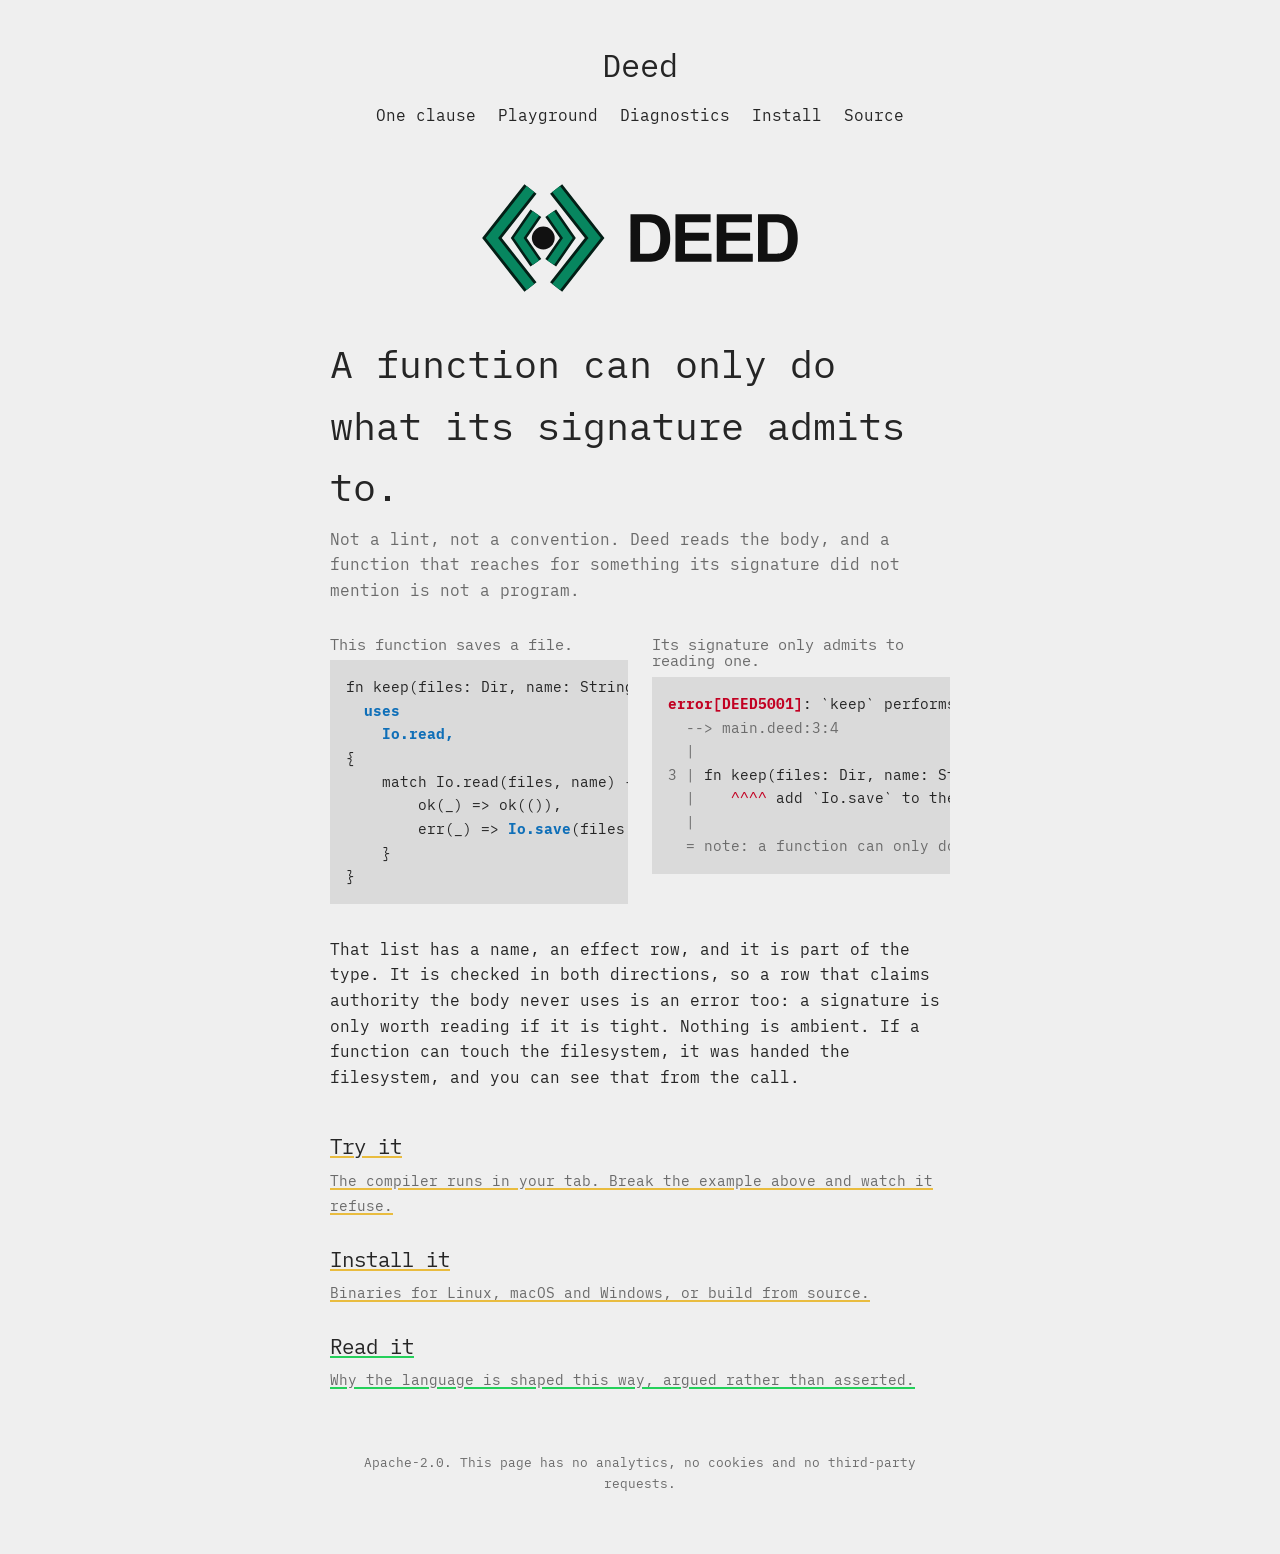
==== index.html @ 19d2e7d9 "Dress the pages in the blahg look, fonts committed beside the rest" ====
<!doctype html>
<html lang="en">
  <head>
    <meta charset="utf-8" />
    <meta name="viewport" content="width=device-width, initial-scale=1" />
    <title>Deed</title>
    <meta
      name="description"
      content="A language where a function's signature says what it does, and the compiler refuses the ones that do more."
    />
    <link rel="icon" href="assets/brand/deed-cipher-favicon.ico" sizes="any" />
    <link rel="apple-touch-icon" href="assets/brand/deed-cipher-180.png" />
    <link rel="manifest" href="assets/brand/deed-cipher.webmanifest" />
    <meta property="og:title" content="Deed" />
    <meta
      property="og:description"
      content="A function can only do what its signature admits to."
    />
    <meta
      property="og:image"
      content="https://deed-lang.github.io/assets/brand/deed-cipher-social-1280x640.png"
    />
    <meta name="twitter:card" content="summary_large_image" />
    <link rel="stylesheet" href="assets/style.css" />
  </head>
  <body>
    <div class="wrap">
      <header class="site">
        <div class="header-section">
          <div class="header-frame">
            <h1><a href="./">Deed</a></h1>
          </div>
        </div>
      </header>

      <nav class="site">
        <a href="one-clause/">One clause</a>
        <a href="play/">Playground</a>
        <a href="errors/">Diagnostics</a>
        <a href="install/">Install</a>
        <a href="https://github.com/deed-lang/deed">Source</a>
      </nav>

      <main>
        <p class="lockup">
          <picture>
            <source
              media="(prefers-color-scheme: dark)"
              srcset="assets/brand/deed-cipher-lockup-dark.svg"
            />
            <img
              src="assets/brand/deed-cipher-lockup.svg"
              alt="Deed"
              width="380"
              height="96"
            />
          </picture>
        </p>

        <h1>A function can only do what its signature admits to.</h1>
        <p class="lede">
          Not a lint, not a convention. Deed reads the body, and a function that
          reaches for something its signature did not mention is not a program.
        </p>

        <!--
          Both halves of this come out of the compiler. The program is checked
          by the playground on this site, and the message below it is what the
          artifact answered, copied rather than written.
        -->
        <section class="show">
          <div>
            <h2>This function saves a file.</h2>
            <pre class="code"><code>fn keep(files: Dir, name: String, text: String) -&gt; Result&lt;(), String&gt;
  <b>uses
    Io.read,</b>
{
    match Io.read(files, name) {
        ok(_) =&gt; ok(()),
        err(_) =&gt; <b>Io.save</b>(files, name, text),
    }
}</code></pre>
          </div>

          <div>
            <h2>Its signature only admits to reading one.</h2>
            <pre
              class="code"
            ><code><span class="d-error">error[DEED5001]</span>: `keep` performs `Io.save` without declaring it
<span class="d-gutter">  --&gt; main.deed:3:4</span>
<span class="d-gutter">  |</span>
<span class="d-gutter">3 |</span> fn keep(files: Dir, name: String, text: String) -&gt; Result&lt;(), String&gt;
<span class="d-gutter">  |</span> <span class="d-caret">   ^^^^</span> add `Io.save` to the `uses` clause
<span class="d-gutter">  |</span>
<span class="d-gutter">  = note: a function can only do what its signature admits to</span></code></pre>
          </div>
        </section>

        <p class="after">
          That list has a name, an effect row, and it is part of the type. It is
          checked in both directions, so a row that claims authority the body
          never uses is an error too: a signature is only worth reading if it is
          tight. Nothing is ambient. If a function can touch the filesystem, it
          was handed the filesystem, and you can see that from the call.
        </p>

        <nav class="next" aria-label="Where to go next">
          <a class="card" href="play/">
            <strong>Try it</strong>
            <span
              >The compiler runs in your tab. Break the example above and watch
              it refuse.</span
            >
          </a>
          <a
            class="card"
            href="install/"
          >
            <strong>Install it</strong>
            <span>Binaries for Linux, macOS and Windows, or build from source.</span>
          </a>
          <a class="card" href="https://github.com/deed-lang/deed/tree/main/design">
            <strong>Read it</strong>
            <span
              >Why the language is shaped this way, argued rather than
              asserted.</span
            >
          </a>
        </nav>
      </main>

      <footer class="site">
        <p>
          Apache-2.0. This page has no analytics, no cookies and no third-party
          requests.
        </p>
      </footer>
    </div>
    <script src="assets/color.js"></script>
  </body>
</html>
---- assets/style.css ----
/* Deed, dressed like blahg: iA Writer Mono on cream, a sticky centred nav,
   and links whose underlines wear the four accent colours at random.
   `assets/color.js` is the random part, `assets/color.js` sets the colours,
   and this file keeps every class the pages and scripts use. */

/* The typeface is committed rather than fetched, like the compiler: the site
   promises no third-party requests, and a release that moves on cannot be
   allowed to move this page with it. iA Writer Mono is SIL-1.1; the licence is
   committed beside the files in assets/fonts/. */

@font-face {
  font-family: "iA Writer Mono";
  src: url("fonts/ia-writer-mono-latin-400-normal.woff2") format("woff2");
  font-style: normal;
  font-weight: 400;
  font-display: swap;
}

@font-face {
  font-family: "iA Writer Mono";
  src: url("fonts/ia-writer-mono-latin-400-italic.woff2") format("woff2");
  font-style: italic;
  font-weight: 400;
  font-display: swap;
}

@font-face {
  font-family: "iA Writer Mono";
  src: url("fonts/ia-writer-mono-latin-700-normal.woff2") format("woff2");
  font-style: normal;
  font-weight: 700;
  font-display: swap;
}

@font-face {
  font-family: "iA Writer Mono";
  src: url("fonts/ia-writer-mono-latin-700-italic.woff2") format("woff2");
  font-style: italic;
  font-weight: 700;
  font-display: swap;
}

:root {
  --white: #efefef;
  --transwhite: #efefefb3;
  --moretranswhite: #efefef1a;
  --black: #252525;
  --transblack: #252525b3;
  --moretransblack: #2525251a;
  --gray: #6b6b6b;
  --highlight: #e5ffc3;
  --red: #e4002b;
  --green: #24d05a;
  --pink: #eb4888;
  --blue: #10a2f5;
  --yellow: #e9bc3f;
  /* The palette is for decoration; text in it has to be readable on the
     cream, so the semantic colours are the palette darkened to pass. */
  --error: #c20022;
  --warning: #8a6100;
  --ok: #157a33;
  --syntax-keyword: #0f6fb8;
  --syntax-string: #b02e63;
  --syntax-number: #157a33;
  --syntax-comment: #6b6b6b;
  --syntax-punctuation: #252525;
  --mono: "iA Writer Mono", ui-monospace, SFMono-Regular, "SF Mono", Menlo,
    Consolas, "Liberation Mono", monospace;
}

@media (prefers-color-scheme: dark) {
  :root {
    --gray: #a4a4a4;
    --error: #f2777a;
    --warning: #e6b455;
    --ok: #24d05a;
    --syntax-keyword: #10a2f5;
    --syntax-string: #eb4888;
    --syntax-number: #24d05a;
    --syntax-comment: #a4a4a4;
    --syntax-punctuation: #efefef;
  }

  ::selection {
    color: var(--white);
    background: #0f0f0f;
  }

  html,
  body {
    background: var(--black);
    color: var(--white);
  }

  body button,
  body select,
  body input,
  body textarea {
    background: var(--black);
    color: var(--white);
  }

  body code {
    background: var(--moretranswhite);
  }

  body a {
    color: var(--white);
  }

  body h1,
  body strong,
  body b {
    color: var(--white);
  }

  nav.site {
    background: var(--transblack);
  }
}

* {
  box-sizing: border-box;
}

html {
  color-scheme: light dark;
}

html,
body {
  max-width: 70ch;
  margin: auto;
  padding: 20px;
  word-wrap: break-word;
  overflow-wrap: break-word;
}

html,
body,
button,
input,
select,
textarea,
code {
  font-family: var(--mono);
}

body {
  background: var(--white);
  color: var(--black);
  font-size: 16px;
  line-height: 1.6;
}

a {
  color: var(--black);
  text-decoration: underline;
  text-underline-offset: 0.3ex;
  text-decoration-thickness: 0.3ex;
}

a:focus-visible,
button:focus-visible,
textarea:focus-visible,
select:focus-visible,
input:focus-visible {
  outline: 2px solid var(--blue);
  outline-offset: 2px;
}

h1,
h2 {
  font-weight: 400;
}

h1,
strong,
b {
  color: var(--black);
}

h2,
h3,
h4,
h5,
h6 {
  color: var(--gray);
  line-height: 1.1;
}

code {
  background-color: var(--moretransblack);
  padding: 2px 5px;
  font-weight: 700;
}

pre {
  padding: 1rem;
}

pre.code {
  margin: 0;
  padding: 1rem;
  background: var(--moretransblack);
  font-size: 0.9rem;
  line-height: 1.5;
  overflow-x: auto;
}

pre.code code {
  background: none;
  padding: 0;
  font-weight: 400;
}

pre.code b {
  color: var(--syntax-keyword);
}

/* Header: the wordmark and its tagline, centred like the rest. */

header.site {
  display: block;
}

header.site .header-section {
  display: flex;
  flex-wrap: wrap;
  justify-content: center;
  align-items: center;
}

header.site .header-frame {
  max-width: 350px;
  text-align: center;
}

header.site h1 {
  margin: 0;
  font-size: 2em;
}

header.site h1 a {
  text-decoration: none;
}

header.site h2 {
  margin: 0.5em 0;
}

/* The nav is sticky and sits on a blur of the page, so it stays readable
   while the content scrolls under it. */

nav.site {
  position: sticky;
  top: 0;
  z-index: 1;
  margin: 0 0 1.5rem;
  padding: 0 4px;
  text-align: center;
  background: var(--transwhite);
  backdrop-filter: blur(1px);
}

nav.site a {
  display: inline-block;
  margin: 0.75rem 0;
  text-decoration: none;
}

nav.site a:not(:last-child) {
  padding-right: 12px;
}

nav.site a.active {
  font-weight: 700;
  text-underline-offset: 0.3ex;
  text-decoration: underline 0.3ex;
}

@media (max-width: 600px) {
  nav.site a:not(:last-child) {
    padding-right: 0;
  }
}

main {
  line-height: 1.6;
}

main h1 {
  font-size: clamp(1.5rem, 1.1rem + 2vw, 2.4rem);
  margin: 0 0 0.5rem;
}

.lede {
  color: var(--gray);
  margin: 0 0 1.5rem;
}

/* Landing */

.lockup {
  text-align: center;
}

.lockup img {
  max-width: min(380px, 100%);
  height: auto;
}

main .lede {
  max-width: 60ch;
}

.show {
  display: grid;
  grid-template-columns: 1fr 1fr;
  gap: 1.5rem;
  margin: 2rem 0;
}

/* A grid item is as wide as its widest line unless told otherwise, so a long
   line of source pushes the page sideways instead of scrolling its own box. */
.show > div {
  min-width: 0;
}

.show h2 {
  font-size: 0.95rem;
  margin: 0 0 0.5rem;
}

.after {
  max-width: 68ch;
}

.walk {
  display: flex;
  flex-wrap: wrap;
  align-items: baseline;
  gap: 0.75rem;
  margin: 1.5rem 0 0;
}

.walk .summary {
  margin: 0;
}

[data-step] {
  scroll-margin-top: 2rem;
  transition: color 0.2s;
}

[data-step].here {
  color: var(--syntax-string);
}

@media (prefers-reduced-motion: reduce) {
  [data-step] {
    transition: none;
  }
}

/* The next cards are the blog's post list: a big title over a short
   excerpt, no boxes. */

.next {
  margin: 2.5rem 0 0;
}

.next .card {
  display: block;
  margin: 1.5rem 0;
}

.next .card strong {
  display: block;
  font-size: 1.3em;
  font-weight: 400;
  margin-bottom: 0.25rem;
}

.next .card span {
  color: var(--gray);
  font-size: 0.9rem;
}

@media (max-width: 52rem) {
  .show {
    grid-template-columns: 1fr;
  }
}

/* Playground */

.verbs {
  display: flex;
  flex-wrap: wrap;
  align-items: center;
  gap: 0.5rem;
  margin: 0 0 0.75rem;
}

.verbnote {
  color: var(--gray);
  font-size: 0.9rem;
}

.picker {
  display: flex;
  align-items: baseline;
  gap: 0.5rem;
  margin: 0 0 0.5rem;
}

.picker label {
  color: var(--gray);
  font-size: 0.9rem;
}

select,
input[type="search"],
button {
  font: inherit;
  font-size: 0.95rem;
  padding: 0.3rem 0.8rem;
  border: 1px solid var(--gray);
  border-radius: 0;
  background: var(--white);
  color: var(--black);
}

button {
  cursor: pointer;
}

button:hover:not(:disabled),
select:hover:not(:disabled) {
  border-color: var(--black);
}

button:disabled {
  opacity: 0.5;
  cursor: default;
}

.summary {
  color: var(--gray);
  font-size: 0.9rem;
  margin: 0 0 1rem;
  max-width: 68ch;
}

.status {
  color: var(--gray);
  font-size: 0.9rem;
  margin: 0 0 1rem;
}

.panes {
  display: grid;
  grid-template-columns: 1fr 1fr;
  gap: 1rem;
}

@media (max-width: 52rem) {
  .panes {
    grid-template-columns: 1fr;
  }
}

/* The editor: a gutter, the colouring, and the textarea over the top of it.
   One source line is one visual line (no wrapping) so the gutter can say
   which line it is without lying about wrapped ones. */

.editor {
  display: flex;
  /* Fixed rather than a minimum: both layers inside are positioned, so the
     only thing that could give this box a height is the gutter, and then the
     editor would be as tall as the file. */
  height: 26rem;
  border: 1px solid var(--gray);
  background: var(--white);
  overflow: hidden;
}

.editor .gutter,
.editor .highlight,
.editor textarea#source {
  font-family: var(--mono);
  font-size: 0.9rem;
  line-height: 1.5;
  tab-size: 4;
  white-space: pre;
}

.editor .gutter {
  flex: 0 0 auto;
  padding: 0.75rem 0.5rem 0.75rem 0.75rem;
  color: var(--gray);
  text-align: right;
  user-select: none;
  overflow: hidden;
  border-right: 1px solid var(--gray);
}

.editor .gutter b {
  font-weight: 600;
}

.editor .gutter b.has-error {
  color: var(--error);
}

.editor .gutter b.has-warning {
  color: var(--warning);
}

.editor .layers {
  position: relative;
  flex: 1;
  min-width: 0;
}

.editor .highlight,
.editor textarea#source {
  position: absolute;
  inset: 0;
  margin: 0;
  padding: 0.75rem;
  border: 0;
  border-radius: 0;
  min-height: 0;
  overflow: auto;
}

.editor .highlight {
  pointer-events: none;
  color: var(--syntax-punctuation);
  /* Driven by the textarea's scroll position, so it must not grow one of its
     own: two scrollbars in the same box is one too many. */
  overflow: hidden;
}

.editor textarea#source {
  width: 100%;
  height: 100%;
  resize: none;
  background: transparent;
  /* The colouring underneath is what anyone reads; this layer is the caret,
     the selection and the keyboard. */
  color: transparent;
  caret-color: var(--black);
}

.editor textarea#source::selection {
  background: color-mix(in srgb, var(--blue) 30%, transparent);
}

.t-keyword {
  color: var(--syntax-keyword);
  font-weight: 600;
}

.t-string {
  color: var(--syntax-string);
}

.t-number {
  color: var(--syntax-number);
}

.t-comment {
  color: var(--syntax-comment);
  font-style: italic;
}

.t-punctuation {
  color: var(--syntax-punctuation);
}

.t-error {
  color: var(--error);
  text-decoration: underline wavy;
}

#output {
  margin: 0;
  padding: 0.75rem;
  border: 1px solid var(--gray);
  background: var(--white);
  font-family: var(--mono);
  font-size: 0.85rem;
  line-height: 1.5;
  white-space: pre-wrap;
  overflow-wrap: anywhere;
  min-height: 26rem;
}

/* What the compiler said, in the colours it means. */

.d-error {
  color: var(--error);
  font-weight: 700;
}

.d-warning {
  color: var(--warning);
  font-weight: 700;
}

.d-gutter,
.d-note {
  color: var(--gray);
}

.d-caret {
  color: var(--error);
}

.d-ok {
  color: var(--ok);
}

#output button.apply {
  font-family: var(--mono);
  font-size: 0.8rem;
  padding: 0;
  border: 0;
  background: none;
  color: var(--black);
  text-decoration: underline;
  cursor: pointer;
}

#output button.apply:hover {
  border-color: transparent;
}

/* The playground in one screen.
   Only where there is room for it: on a phone, or a short window, scrolling
   is the right answer and a 26rem editor squeezed into 300 pixels is not. */
@media (min-width: 52rem) and (min-height: 40rem) {
  body.fits {
    max-width: min(120ch, 100%);
    height: 100dvh;
    overflow: hidden;
  }

  body.fits .wrap {
    height: 100%;
    display: flex;
    flex-direction: column;
    padding-bottom: 1rem;
  }

  body.fits main {
    flex: 1;
    min-height: 0;
    display: flex;
    flex-direction: column;
  }

  body.fits nav.site {
    margin-bottom: 0.75rem;
  }

  body.fits nav.site a {
    margin: 0.4rem 0;
  }

  body.fits header.site h1 {
    font-size: 1.4rem;
  }

  body.fits header.site h2 {
    font-size: 0.85rem;
    margin: 0.25em 0;
  }

  body.fits main h1 {
    font-size: 1.3rem;
  }

  body.fits .lede,
  body.fits .status,
  body.fits .picker,
  body.fits .verbs {
    margin-bottom: 0.5rem;
  }

  /* Reading width costs a line here, and the line is the editor's. */
  body.fits main .lede {
    max-width: none;
  }

  /* An example's own comment is however long its author wanted it. */
  body.fits .summary {
    margin-bottom: 0.5rem;
    max-height: 2.9em;
    overflow-y: auto;
  }

  body.fits .summary:empty {
    display: none;
  }

  body.fits .panes {
    flex: 1;
    min-height: 0;
  }

  body.fits textarea#source,
  body.fits #output {
    height: 100%;
    min-height: 0;
    resize: none;
    overflow: auto;
  }

  body.fits .editor {
    height: 100%;
    min-height: 0;
  }

  body.fits footer.site {
    margin-top: 1rem;
    padding-top: 0.5rem;
    font-size: 0.8rem;
  }

  body.fits footer.site p {
    margin: 0.25rem 0;
  }
}

/* Present to a screen reader, absent to everyone else. */
.visually-hidden {
  position: absolute;
  width: 1px;
  height: 1px;
  margin: -1px;
  padding: 0;
  overflow: hidden;
  clip: rect(0 0 0 0);
  white-space: nowrap;
  border: 0;
}

footer.site {
  margin-top: 2rem;
  padding: 25px;
  text-align: center;
  color: var(--gray);
  font-size: 0.8rem;
}

footer.site p {
  margin: 0.25rem 0;
}

/* Install */

main h2 {
  font-size: 1.2rem;
  margin: 2.5rem 0 0.75rem;
}

main h3 {
  font-size: 0.95rem;
  font-weight: 600;
  margin: 1.5rem 0 0.5rem;
}

main p,
main dd {
  max-width: 68ch;
}

table.files {
  border-collapse: collapse;
  margin: 0 0 1rem;
  width: 100%;
}

table.files th,
table.files td {
  text-align: left;
  padding: 0.4rem 1.5rem 0.4rem 0;
  border-bottom: 1px solid var(--gray);
  vertical-align: top;
}

table.files th {
  color: var(--gray);
  font-weight: 600;
  font-size: 0.9rem;
}

.trouble dt {
  margin-top: 1.25rem;
  font-weight: 600;
}

.trouble dd {
  margin: 0.25rem 0 0;
  color: var(--gray);
}

/* Diagnostics index */

.diagnostic {
  border-top: 1px solid var(--gray);
  padding-top: 1rem;
  margin-top: 1.5rem;
}

.diagnostic h2 {
  font-size: 1rem;
  font-family: var(--mono);
  margin: 0 0 0.5rem;
  scroll-margin-top: 1rem;
}

.diagnostic h2 a {
  color: inherit;
}

.diagnostic .from {
  font-size: 0.8rem;
  font-family: var(--mono);
  margin-top: 0.4rem;
}

input[type="search"] {
  min-width: min(28rem, 100%);
}
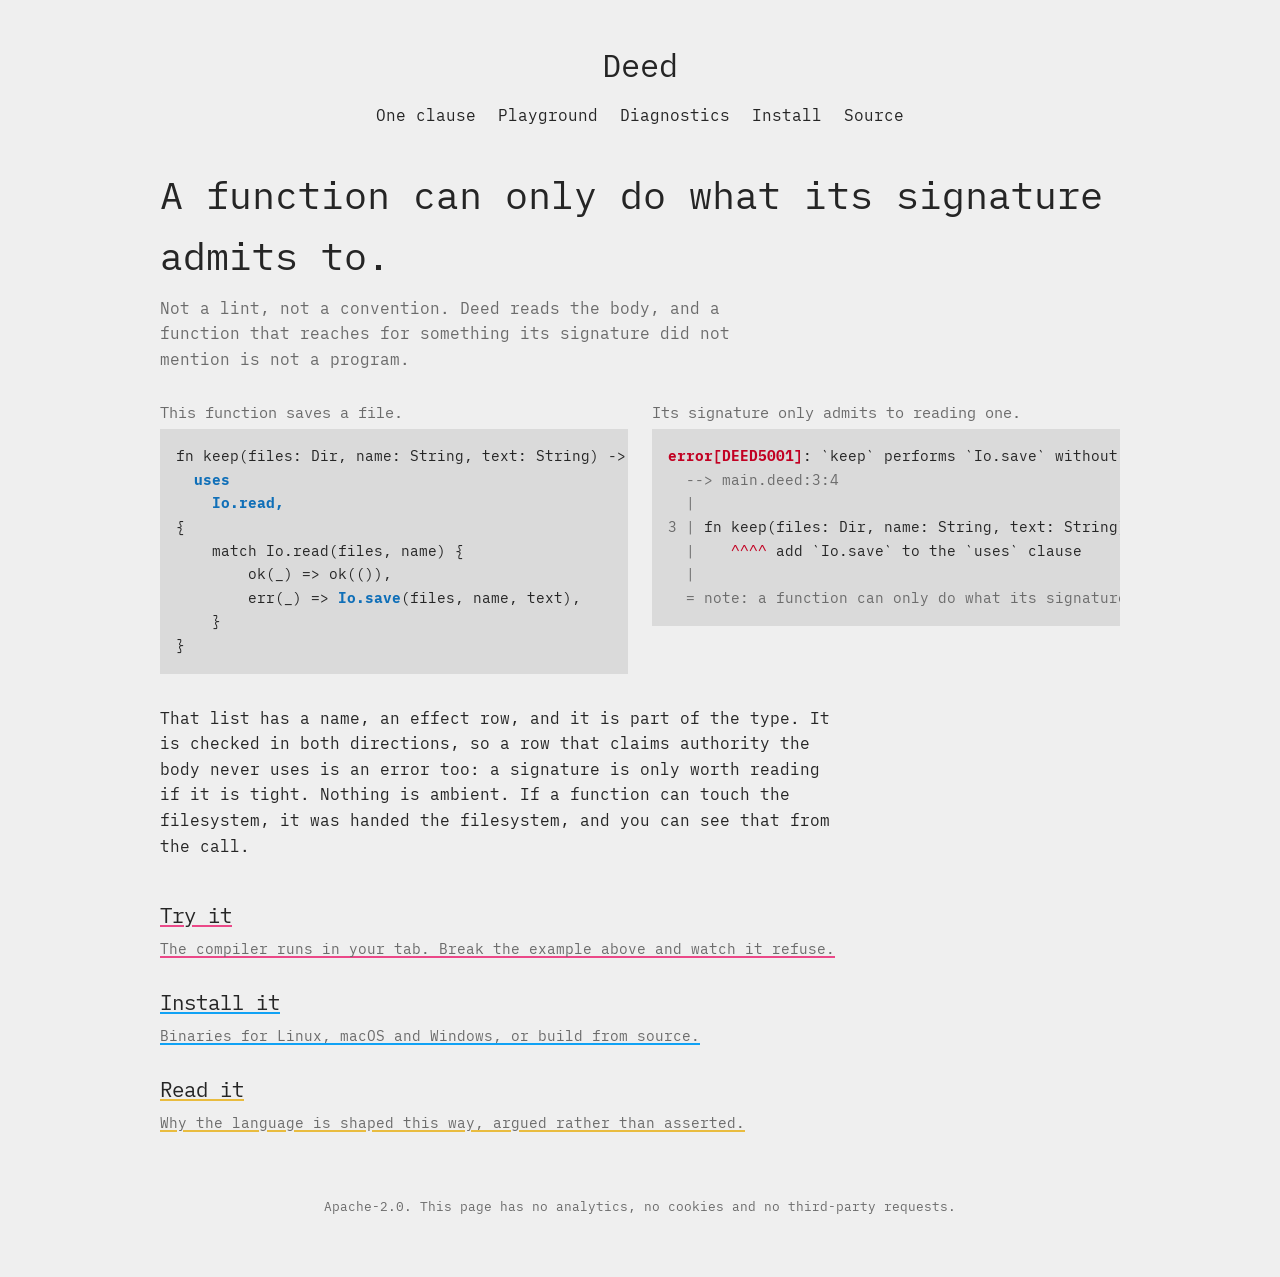
==== commit 91d2dadf: "Fix the dark switch and give the code room to breathe" ====
--- a/index.html
+++ b/index.html
@@ -23,7 +23,7 @@
     <meta name="twitter:card" content="summary_large_image" />
     <link rel="stylesheet" href="assets/style.css" />
   </head>
-  <body>
+  <body class="wide">
     <div class="wrap">
       <header class="site">
         <div class="header-section">
@@ -42,21 +42,6 @@
       </nav>
 
       <main>
-        <p class="lockup">
-          <picture>
-            <source
-              media="(prefers-color-scheme: dark)"
-              srcset="assets/brand/deed-cipher-lockup-dark.svg"
-            />
-            <img
-              src="assets/brand/deed-cipher-lockup.svg"
-              alt="Deed"
-              width="380"
-              height="96"
-            />
-          </picture>
-        </p>
-
         <h1>A function can only do what its signature admits to.</h1>
         <p class="lede">
           Not a lint, not a convention. Deed reads the body, and a function that
--- a/assets/style.css
+++ b/assets/style.css
@@ -68,6 +68,725 @@
     Consolas, "Liberation Mono", monospace;
 }
 
+* {
+  box-sizing: border-box;
+}
+
+html {
+  color-scheme: light dark;
+}
+
+html,
+body {
+  margin: auto;
+  padding: 20px;
+  word-wrap: break-word;
+  overflow-wrap: break-word;
+}
+
+body {
+  max-width: 70ch;
+  background: var(--white);
+  color: var(--black);
+  font-size: 16px;
+  line-height: 1.6;
+}
+
+/* The pages that show code next to code get more room than a blog column. */
+body.wide {
+  max-width: 100ch;
+}
+
+html,
+body,
+button,
+input,
+select,
+textarea,
+code {
+  font-family: var(--mono);
+}
+
+a {
+  color: var(--black);
+  text-decoration: underline;
+  text-underline-offset: 0.3ex;
+  text-decoration-thickness: 0.3ex;
+}
+
+a:focus-visible,
+button:focus-visible,
+textarea:focus-visible,
+select:focus-visible,
+input:focus-visible {
+  outline: 2px solid var(--blue);
+  outline-offset: 2px;
+}
+
+h1,
+h2 {
+  font-weight: 400;
+}
+
+h1,
+strong,
+b {
+  color: var(--black);
+}
+
+h2,
+h3,
+h4,
+h5,
+h6 {
+  color: var(--gray);
+  line-height: 1.1;
+}
+
+code {
+  background-color: var(--moretransblack);
+  padding: 2px 5px;
+  font-weight: 700;
+}
+
+pre {
+  padding: 1rem;
+}
+
+pre.code {
+  margin: 0;
+  padding: 1rem;
+  background: var(--moretransblack);
+  font-size: 0.9rem;
+  line-height: 1.5;
+  overflow-x: auto;
+}
+
+pre.code code {
+  background: none;
+  padding: 0;
+  font-weight: 400;
+}
+
+pre.code b {
+  color: var(--syntax-keyword);
+}
+
+/* Header: the wordmark and its tagline, centred like the rest. */
+
+header.site {
+  display: block;
+}
+
+header.site .header-section {
+  display: flex;
+  flex-wrap: wrap;
+  justify-content: center;
+  align-items: center;
+}
+
+header.site .header-frame {
+  max-width: 350px;
+  text-align: center;
+}
+
+header.site h1 {
+  margin: 0;
+  font-size: 2em;
+}
+
+header.site h1 a {
+  text-decoration: none;
+}
+
+header.site h2 {
+  margin: 0.5em 0;
+}
+
+/* The nav is sticky and sits on a blur of the page, so it stays readable
+   while the content scrolls under it. */
+
+nav.site {
+  position: sticky;
+  top: 0;
+  z-index: 1;
+  margin: 0 0 1.5rem;
+  padding: 0 4px;
+  text-align: center;
+  background: var(--transwhite);
+  backdrop-filter: blur(1px);
+}
+
+nav.site a {
+  display: inline-block;
+  margin: 0.75rem 0;
+  text-decoration: none;
+}
+
+nav.site a:not(:last-child) {
+  padding-right: 12px;
+}
+
+nav.site a.active {
+  font-weight: 700;
+  text-underline-offset: 0.3ex;
+  text-decoration: underline 0.3ex;
+}
+
+@media (max-width: 600px) {
+  nav.site a:not(:last-child) {
+    padding-right: 0;
+  }
+}
+
+main {
+  line-height: 1.6;
+}
+
+main h1 {
+  font-size: clamp(1.5rem, 1.1rem + 2vw, 2.4rem);
+  margin: 0 0 0.5rem;
+}
+
+.lede {
+  color: var(--gray);
+  margin: 0 0 1.5rem;
+}
+
+/* Landing */
+
+main .lede {
+  max-width: 60ch;
+}
+
+.show {
+  display: grid;
+  grid-template-columns: 1fr 1fr;
+  gap: 1.5rem;
+  margin: 2rem 0;
+}
+
+/* A grid item is as wide as its widest line unless told otherwise, so a long
+   line of source pushes the page sideways instead of scrolling its own box. */
+.show > div {
+  min-width: 0;
+}
+
+.show h2 {
+  font-size: 0.95rem;
+  margin: 0 0 0.5rem;
+}
+
+.after {
+  max-width: 68ch;
+}
+
+.walk {
+  display: flex;
+  flex-wrap: wrap;
+  align-items: baseline;
+  gap: 0.75rem;
+  margin: 1.5rem 0 0;
+}
+
+.walk .summary {
+  margin: 0;
+}
+
+[data-step] {
+  scroll-margin-top: 2rem;
+  transition: color 0.2s;
+}
+
+[data-step].here {
+  color: var(--syntax-string);
+}
+
+@media (prefers-reduced-motion: reduce) {
+  [data-step] {
+    transition: none;
+  }
+}
+
+/* The next cards are the blog's post list: a big title over a short
+   excerpt, no boxes. */
+
+.next {
+  margin: 2.5rem 0 0;
+}
+
+.next .card {
+  display: block;
+  margin: 1.5rem 0;
+}
+
+.next .card strong {
+  display: block;
+  font-size: 1.3em;
+  font-weight: 400;
+  margin-bottom: 0.25rem;
+}
+
+.next .card span {
+  color: var(--gray);
+  font-size: 0.9rem;
+}
+
+@media (max-width: 52rem) {
+  .show {
+    grid-template-columns: 1fr;
+  }
+}
+
+/* Playground */
+
+.verbs {
+  display: flex;
+  flex-wrap: wrap;
+  align-items: center;
+  gap: 0.5rem;
+  margin: 0 0 0.75rem;
+}
+
+.verbnote {
+  color: var(--gray);
+  font-size: 0.9rem;
+}
+
+.picker {
+  display: flex;
+  align-items: baseline;
+  gap: 0.5rem;
+  margin: 0 0 0.5rem;
+}
+
+.picker label {
+  color: var(--gray);
+  font-size: 0.9rem;
+}
+
+select,
+input[type="search"],
+button {
+  font: inherit;
+  font-size: 0.95rem;
+  padding: 0.3rem 0.8rem;
+  border: 1px solid var(--gray);
+  border-radius: 0;
+  background: var(--white);
+  color: var(--black);
+}
+
+button {
+  cursor: pointer;
+}
+
+button:hover:not(:disabled),
+select:hover:not(:disabled) {
+  border-color: var(--black);
+}
+
+button:disabled {
+  opacity: 0.5;
+  cursor: default;
+}
+
+.summary {
+  color: var(--gray);
+  font-size: 0.9rem;
+  margin: 0 0 1rem;
+  max-width: 68ch;
+}
+
+.status {
+  color: var(--gray);
+  font-size: 0.9rem;
+  margin: 0 0 1rem;
+}
+
+.panes {
+  display: grid;
+  grid-template-columns: 1fr 1fr;
+  gap: 1rem;
+}
+
+@media (max-width: 52rem) {
+  .panes {
+    grid-template-columns: 1fr;
+  }
+}
+
+/* The editor: a gutter, the colouring, and the textarea over the top of it.
+   One source line is one visual line (no wrapping) so the gutter can say
+   which line it is without lying about wrapped ones. */
+
+.editor {
+  display: flex;
+  /* Fixed rather than a minimum: both layers inside are positioned, so the
+     only thing that could give this box a height is the gutter, and then the
+     editor would be as tall as the file. */
+  height: 26rem;
+  border: 1px solid var(--gray);
+  background: var(--white);
+  overflow: hidden;
+}
+
+.editor .gutter,
+.editor .highlight,
+.editor textarea#source {
+  font-family: var(--mono);
+  font-size: 0.9rem;
+  line-height: 1.5;
+  tab-size: 4;
+  white-space: pre;
+}
+
+.editor .gutter {
+  flex: 0 0 auto;
+  padding: 0.75rem 0.5rem 0.75rem 0.75rem;
+  color: var(--gray);
+  text-align: right;
+  user-select: none;
+  overflow: hidden;
+  border-right: 1px solid var(--gray);
+}
+
+.editor .gutter b {
+  font-weight: 600;
+}
+
+.editor .gutter b.has-error {
+  color: var(--error);
+}
+
+.editor .gutter b.has-warning {
+  color: var(--warning);
+}
+
+.editor .layers {
+  position: relative;
+  flex: 1;
+  min-width: 0;
+}
+
+.editor .highlight,
+.editor textarea#source {
+  position: absolute;
+  inset: 0;
+  margin: 0;
+  padding: 0.75rem;
+  border: 0;
+  border-radius: 0;
+  min-height: 0;
+  overflow: auto;
+}
+
+.editor .highlight {
+  pointer-events: none;
+  color: var(--syntax-punctuation);
+  /* Driven by the textarea's scroll position, so it must not grow one of its
+     own: two scrollbars in the same box is one too many. */
+  overflow: hidden;
+}
+
+.editor textarea#source {
+  width: 100%;
+  height: 100%;
+  resize: none;
+  background: transparent;
+  /* The colouring underneath is what anyone reads; this layer is the caret,
+     the selection and the keyboard. */
+  color: transparent;
+  caret-color: var(--black);
+}
+
+.editor textarea#source::selection {
+  background: color-mix(in srgb, var(--blue) 30%, transparent);
+}
+
+.t-keyword {
+  color: var(--syntax-keyword);
+  font-weight: 600;
+}
+
+.t-string {
+  color: var(--syntax-string);
+}
+
+.t-number {
+  color: var(--syntax-number);
+}
+
+.t-comment {
+  color: var(--syntax-comment);
+  font-style: italic;
+}
+
+.t-punctuation {
+  color: var(--syntax-punctuation);
+}
+
+.t-error {
+  color: var(--error);
+  text-decoration: underline wavy;
+}
+
+#output {
+  margin: 0;
+  padding: 0.75rem;
+  border: 1px solid var(--gray);
+  background: var(--white);
+  font-family: var(--mono);
+  font-size: 0.85rem;
+  line-height: 1.5;
+  white-space: pre-wrap;
+  overflow-wrap: anywhere;
+  min-height: 26rem;
+}
+
+/* What the compiler said, in the colours it means. */
+
+.d-error {
+  color: var(--error);
+  font-weight: 700;
+}
+
+.d-warning {
+  color: var(--warning);
+  font-weight: 700;
+}
+
+.d-gutter,
+.d-note {
+  color: var(--gray);
+}
+
+.d-caret {
+  color: var(--error);
+}
+
+.d-ok {
+  color: var(--ok);
+}
+
+#output button.apply {
+  font-family: var(--mono);
+  font-size: 0.8rem;
+  padding: 0;
+  border: 0;
+  background: none;
+  color: var(--black);
+  text-decoration: underline;
+  cursor: pointer;
+}
+
+#output button.apply:hover {
+  border-color: transparent;
+}
+
+/* The playground in one screen.
+   Only where there is room for it: on a phone, or a short window, scrolling
+   is the right answer and a 26rem editor squeezed into 300 pixels is not. */
+@media (min-width: 52rem) and (min-height: 40rem) {
+  body.fits {
+    max-width: min(120ch, 100%);
+    height: 100dvh;
+    overflow: hidden;
+  }
+
+  body.fits .wrap {
+    height: 100%;
+    display: flex;
+    flex-direction: column;
+    padding-bottom: 1rem;
+  }
+
+  body.fits main {
+    flex: 1;
+    min-height: 0;
+    display: flex;
+    flex-direction: column;
+  }
+
+  body.fits nav.site {
+    margin-bottom: 0.75rem;
+  }
+
+  body.fits nav.site a {
+    margin: 0.4rem 0;
+  }
+
+  body.fits header.site h1 {
+    font-size: 1.4rem;
+  }
+
+  body.fits header.site h2 {
+    font-size: 0.85rem;
+    margin: 0.25em 0;
+  }
+
+  body.fits main h1 {
+    font-size: 1.3rem;
+  }
+
+  body.fits .lede,
+  body.fits .status,
+  body.fits .picker,
+  body.fits .verbs {
+    margin-bottom: 0.5rem;
+  }
+
+  /* Reading width costs a line here, and the line is the editor's. */
+  body.fits main .lede {
+    max-width: none;
+  }
+
+  /* An example's own comment is however long its author wanted it. */
+  body.fits .summary {
+    margin-bottom: 0.5rem;
+    max-height: 2.9em;
+    overflow-y: auto;
+  }
+
+  body.fits .summary:empty {
+    display: none;
+  }
+
+  body.fits .panes {
+    flex: 1;
+    min-height: 0;
+  }
+
+  body.fits textarea#source,
+  body.fits #output {
+    height: 100%;
+    min-height: 0;
+    resize: none;
+    overflow: auto;
+  }
+
+  body.fits .editor {
+    height: 100%;
+    min-height: 0;
+  }
+
+  body.fits footer.site {
+    margin-top: 1rem;
+    padding-top: 0.5rem;
+    font-size: 0.8rem;
+  }
+
+  body.fits footer.site p {
+    margin: 0.25rem 0;
+  }
+}
+
+/* Present to a screen reader, absent to everyone else. */
+.visually-hidden {
+  position: absolute;
+  width: 1px;
+  height: 1px;
+  margin: -1px;
+  padding: 0;
+  overflow: hidden;
+  clip: rect(0 0 0 0);
+  white-space: nowrap;
+  border: 0;
+}
+
+footer.site {
+  margin-top: 2rem;
+  padding: 25px;
+  text-align: center;
+  color: var(--gray);
+  font-size: 0.8rem;
+}
+
+footer.site p {
+  margin: 0.25rem 0;
+}
+
+/* Install */
+
+main h2 {
+  font-size: 1.2rem;
+  margin: 2.5rem 0 0.75rem;
+}
+
+main h3 {
+  font-size: 0.95rem;
+  font-weight: 600;
+  margin: 1.5rem 0 0.5rem;
+}
+
+main p,
+main dd {
+  max-width: 68ch;
+}
+
+table.files {
+  border-collapse: collapse;
+  margin: 0 0 1rem;
+  width: 100%;
+}
+
+table.files th,
+table.files td {
+  text-align: left;
+  padding: 0.4rem 1.5rem 0.4rem 0;
+  border-bottom: 1px solid var(--gray);
+  vertical-align: top;
+}
+
+table.files th {
+  color: var(--gray);
+  font-weight: 600;
+  font-size: 0.9rem;
+}
+
+.trouble dt {
+  margin-top: 1.25rem;
+  font-weight: 600;
+}
+
+.trouble dd {
+  margin: 0.25rem 0 0;
+  color: var(--gray);
+}
+
+/* Diagnostics index */
+
+.diagnostic {
+  border-top: 1px solid var(--gray);
+  padding-top: 1rem;
+  margin-top: 1.5rem;
+}
+
+.diagnostic h2 {
+  font-size: 1rem;
+  font-family: var(--mono);
+  margin: 0 0 0.5rem;
+  scroll-margin-top: 1rem;
+}
+
+.diagnostic h2 a {
+  color: inherit;
+}
+
+.diagnostic .from {
+  font-size: 0.8rem;
+  font-family: var(--mono);
+  margin-top: 0.4rem;
+}
+
+input[type="search"] {
+  min-width: min(28rem, 100%);
+}
+
+/* Dark mode comes last, so it overrides what the light rules decided above.
+   Everything that carries an explicit background here has to be told about
+   the other side of the switch. */
+
 @media (prefers-color-scheme: dark) {
   :root {
     --gray: #a4a4a4;
@@ -92,748 +811,42 @@
     color: var(--white);
   }
 
-  body button,
-  body select,
-  body input,
-  body textarea {
-    background: var(--black);
-    color: var(--white);
-  }
-
-  body code {
-    background: var(--moretranswhite);
-  }
-
-  body a {
-    color: var(--white);
-  }
-
   body h1,
   body strong,
   body b {
     color: var(--white);
   }
 
+  body a {
+    color: var(--white);
+  }
+
+  body button,
+  body select,
+  body input {
+    background: var(--black);
+    color: var(--white);
+  }
+
+  body code,
+  pre.code {
+    background: var(--moretranswhite);
+  }
+
+  .editor,
+  #output {
+    background: var(--black);
+  }
+
+  .editor textarea#source {
+    caret-color: var(--white);
+  }
+
+  #output button.apply {
+    color: var(--white);
+  }
+
   nav.site {
     background: var(--transblack);
   }
 }
-
-* {
-  box-sizing: border-box;
-}
-
-html {
-  color-scheme: light dark;
-}
-
-html,
-body {
-  max-width: 70ch;
-  margin: auto;
-  padding: 20px;
-  word-wrap: break-word;
-  overflow-wrap: break-word;
-}
-
-html,
-body,
-button,
-input,
-select,
-textarea,
-code {
-  font-family: var(--mono);
-}
-
-body {
-  background: var(--white);
-  color: var(--black);
-  font-size: 16px;
-  line-height: 1.6;
-}
-
-a {
-  color: var(--black);
-  text-decoration: underline;
-  text-underline-offset: 0.3ex;
-  text-decoration-thickness: 0.3ex;
-}
-
-a:focus-visible,
-button:focus-visible,
-textarea:focus-visible,
-select:focus-visible,
-input:focus-visible {
-  outline: 2px solid var(--blue);
-  outline-offset: 2px;
-}
-
-h1,
-h2 {
-  font-weight: 400;
-}
-
-h1,
-strong,
-b {
-  color: var(--black);
-}
-
-h2,
-h3,
-h4,
-h5,
-h6 {
-  color: var(--gray);
-  line-height: 1.1;
-}
-
-code {
-  background-color: var(--moretransblack);
-  padding: 2px 5px;
-  font-weight: 700;
-}
-
-pre {
-  padding: 1rem;
-}
-
-pre.code {
-  margin: 0;
-  padding: 1rem;
-  background: var(--moretransblack);
-  font-size: 0.9rem;
-  line-height: 1.5;
-  overflow-x: auto;
-}
-
-pre.code code {
-  background: none;
-  padding: 0;
-  font-weight: 400;
-}
-
-pre.code b {
-  color: var(--syntax-keyword);
-}
-
-/* Header: the wordmark and its tagline, centred like the rest. */
-
-header.site {
-  display: block;
-}
-
-header.site .header-section {
-  display: flex;
-  flex-wrap: wrap;
-  justify-content: center;
-  align-items: center;
-}
-
-header.site .header-frame {
-  max-width: 350px;
-  text-align: center;
-}
-
-header.site h1 {
-  margin: 0;
-  font-size: 2em;
-}
-
-header.site h1 a {
-  text-decoration: none;
-}
-
-header.site h2 {
-  margin: 0.5em 0;
-}
-
-/* The nav is sticky and sits on a blur of the page, so it stays readable
-   while the content scrolls under it. */
-
-nav.site {
-  position: sticky;
-  top: 0;
-  z-index: 1;
-  margin: 0 0 1.5rem;
-  padding: 0 4px;
-  text-align: center;
-  background: var(--transwhite);
-  backdrop-filter: blur(1px);
-}
-
-nav.site a {
-  display: inline-block;
-  margin: 0.75rem 0;
-  text-decoration: none;
-}
-
-nav.site a:not(:last-child) {
-  padding-right: 12px;
-}
-
-nav.site a.active {
-  font-weight: 700;
-  text-underline-offset: 0.3ex;
-  text-decoration: underline 0.3ex;
-}
-
-@media (max-width: 600px) {
-  nav.site a:not(:last-child) {
-    padding-right: 0;
-  }
-}
-
-main {
-  line-height: 1.6;
-}
-
-main h1 {
-  font-size: clamp(1.5rem, 1.1rem + 2vw, 2.4rem);
-  margin: 0 0 0.5rem;
-}
-
-.lede {
-  color: var(--gray);
-  margin: 0 0 1.5rem;
-}
-
-/* Landing */
-
-.lockup {
-  text-align: center;
-}
-
-.lockup img {
-  max-width: min(380px, 100%);
-  height: auto;
-}
-
-main .lede {
-  max-width: 60ch;
-}
-
-.show {
-  display: grid;
-  grid-template-columns: 1fr 1fr;
-  gap: 1.5rem;
-  margin: 2rem 0;
-}
-
-/* A grid item is as wide as its widest line unless told otherwise, so a long
-   line of source pushes the page sideways instead of scrolling its own box. */
-.show > div {
-  min-width: 0;
-}
-
-.show h2 {
-  font-size: 0.95rem;
-  margin: 0 0 0.5rem;
-}
-
-.after {
-  max-width: 68ch;
-}
-
-.walk {
-  display: flex;
-  flex-wrap: wrap;
-  align-items: baseline;
-  gap: 0.75rem;
-  margin: 1.5rem 0 0;
-}
-
-.walk .summary {
-  margin: 0;
-}
-
-[data-step] {
-  scroll-margin-top: 2rem;
-  transition: color 0.2s;
-}
-
-[data-step].here {
-  color: var(--syntax-string);
-}
-
-@media (prefers-reduced-motion: reduce) {
-  [data-step] {
-    transition: none;
-  }
-}
-
-/* The next cards are the blog's post list: a big title over a short
-   excerpt, no boxes. */
-
-.next {
-  margin: 2.5rem 0 0;
-}
-
-.next .card {
-  display: block;
-  margin: 1.5rem 0;
-}
-
-.next .card strong {
-  display: block;
-  font-size: 1.3em;
-  font-weight: 400;
-  margin-bottom: 0.25rem;
-}
-
-.next .card span {
-  color: var(--gray);
-  font-size: 0.9rem;
-}
-
-@media (max-width: 52rem) {
-  .show {
-    grid-template-columns: 1fr;
-  }
-}
-
-/* Playground */
-
-.verbs {
-  display: flex;
-  flex-wrap: wrap;
-  align-items: center;
-  gap: 0.5rem;
-  margin: 0 0 0.75rem;
-}
-
-.verbnote {
-  color: var(--gray);
-  font-size: 0.9rem;
-}
-
-.picker {
-  display: flex;
-  align-items: baseline;
-  gap: 0.5rem;
-  margin: 0 0 0.5rem;
-}
-
-.picker label {
-  color: var(--gray);
-  font-size: 0.9rem;
-}
-
-select,
-input[type="search"],
-button {
-  font: inherit;
-  font-size: 0.95rem;
-  padding: 0.3rem 0.8rem;
-  border: 1px solid var(--gray);
-  border-radius: 0;
-  background: var(--white);
-  color: var(--black);
-}
-
-button {
-  cursor: pointer;
-}
-
-button:hover:not(:disabled),
-select:hover:not(:disabled) {
-  border-color: var(--black);
-}
-
-button:disabled {
-  opacity: 0.5;
-  cursor: default;
-}
-
-.summary {
-  color: var(--gray);
-  font-size: 0.9rem;
-  margin: 0 0 1rem;
-  max-width: 68ch;
-}
-
-.status {
-  color: var(--gray);
-  font-size: 0.9rem;
-  margin: 0 0 1rem;
-}
-
-.panes {
-  display: grid;
-  grid-template-columns: 1fr 1fr;
-  gap: 1rem;
-}
-
-@media (max-width: 52rem) {
-  .panes {
-    grid-template-columns: 1fr;
-  }
-}
-
-/* The editor: a gutter, the colouring, and the textarea over the top of it.
-   One source line is one visual line (no wrapping) so the gutter can say
-   which line it is without lying about wrapped ones. */
-
-.editor {
-  display: flex;
-  /* Fixed rather than a minimum: both layers inside are positioned, so the
-     only thing that could give this box a height is the gutter, and then the
-     editor would be as tall as the file. */
-  height: 26rem;
-  border: 1px solid var(--gray);
-  background: var(--white);
-  overflow: hidden;
-}
-
-.editor .gutter,
-.editor .highlight,
-.editor textarea#source {
-  font-family: var(--mono);
-  font-size: 0.9rem;
-  line-height: 1.5;
-  tab-size: 4;
-  white-space: pre;
-}
-
-.editor .gutter {
-  flex: 0 0 auto;
-  padding: 0.75rem 0.5rem 0.75rem 0.75rem;
-  color: var(--gray);
-  text-align: right;
-  user-select: none;
-  overflow: hidden;
-  border-right: 1px solid var(--gray);
-}
-
-.editor .gutter b {
-  font-weight: 600;
-}
-
-.editor .gutter b.has-error {
-  color: var(--error);
-}
-
-.editor .gutter b.has-warning {
-  color: var(--warning);
-}
-
-.editor .layers {
-  position: relative;
-  flex: 1;
-  min-width: 0;
-}
-
-.editor .highlight,
-.editor textarea#source {
-  position: absolute;
-  inset: 0;
-  margin: 0;
-  padding: 0.75rem;
-  border: 0;
-  border-radius: 0;
-  min-height: 0;
-  overflow: auto;
-}
-
-.editor .highlight {
-  pointer-events: none;
-  color: var(--syntax-punctuation);
-  /* Driven by the textarea's scroll position, so it must not grow one of its
-     own: two scrollbars in the same box is one too many. */
-  overflow: hidden;
-}
-
-.editor textarea#source {
-  width: 100%;
-  height: 100%;
-  resize: none;
-  background: transparent;
-  /* The colouring underneath is what anyone reads; this layer is the caret,
-     the selection and the keyboard. */
-  color: transparent;
-  caret-color: var(--black);
-}
-
-.editor textarea#source::selection {
-  background: color-mix(in srgb, var(--blue) 30%, transparent);
-}
-
-.t-keyword {
-  color: var(--syntax-keyword);
-  font-weight: 600;
-}
-
-.t-string {
-  color: var(--syntax-string);
-}
-
-.t-number {
-  color: var(--syntax-number);
-}
-
-.t-comment {
-  color: var(--syntax-comment);
-  font-style: italic;
-}
-
-.t-punctuation {
-  color: var(--syntax-punctuation);
-}
-
-.t-error {
-  color: var(--error);
-  text-decoration: underline wavy;
-}
-
-#output {
-  margin: 0;
-  padding: 0.75rem;
-  border: 1px solid var(--gray);
-  background: var(--white);
-  font-family: var(--mono);
-  font-size: 0.85rem;
-  line-height: 1.5;
-  white-space: pre-wrap;
-  overflow-wrap: anywhere;
-  min-height: 26rem;
-}
-
-/* What the compiler said, in the colours it means. */
-
-.d-error {
-  color: var(--error);
-  font-weight: 700;
-}
-
-.d-warning {
-  color: var(--warning);
-  font-weight: 700;
-}
-
-.d-gutter,
-.d-note {
-  color: var(--gray);
-}
-
-.d-caret {
-  color: var(--error);
-}
-
-.d-ok {
-  color: var(--ok);
-}
-
-#output button.apply {
-  font-family: var(--mono);
-  font-size: 0.8rem;
-  padding: 0;
-  border: 0;
-  background: none;
-  color: var(--black);
-  text-decoration: underline;
-  cursor: pointer;
-}
-
-#output button.apply:hover {
-  border-color: transparent;
-}
-
-/* The playground in one screen.
-   Only where there is room for it: on a phone, or a short window, scrolling
-   is the right answer and a 26rem editor squeezed into 300 pixels is not. */
-@media (min-width: 52rem) and (min-height: 40rem) {
-  body.fits {
-    max-width: min(120ch, 100%);
-    height: 100dvh;
-    overflow: hidden;
-  }
-
-  body.fits .wrap {
-    height: 100%;
-    display: flex;
-    flex-direction: column;
-    padding-bottom: 1rem;
-  }
-
-  body.fits main {
-    flex: 1;
-    min-height: 0;
-    display: flex;
-    flex-direction: column;
-  }
-
-  body.fits nav.site {
-    margin-bottom: 0.75rem;
-  }
-
-  body.fits nav.site a {
-    margin: 0.4rem 0;
-  }
-
-  body.fits header.site h1 {
-    font-size: 1.4rem;
-  }
-
-  body.fits header.site h2 {
-    font-size: 0.85rem;
-    margin: 0.25em 0;
-  }
-
-  body.fits main h1 {
-    font-size: 1.3rem;
-  }
-
-  body.fits .lede,
-  body.fits .status,
-  body.fits .picker,
-  body.fits .verbs {
-    margin-bottom: 0.5rem;
-  }
-
-  /* Reading width costs a line here, and the line is the editor's. */
-  body.fits main .lede {
-    max-width: none;
-  }
-
-  /* An example's own comment is however long its author wanted it. */
-  body.fits .summary {
-    margin-bottom: 0.5rem;
-    max-height: 2.9em;
-    overflow-y: auto;
-  }
-
-  body.fits .summary:empty {
-    display: none;
-  }
-
-  body.fits .panes {
-    flex: 1;
-    min-height: 0;
-  }
-
-  body.fits textarea#source,
-  body.fits #output {
-    height: 100%;
-    min-height: 0;
-    resize: none;
-    overflow: auto;
-  }
-
-  body.fits .editor {
-    height: 100%;
-    min-height: 0;
-  }
-
-  body.fits footer.site {
-    margin-top: 1rem;
-    padding-top: 0.5rem;
-    font-size: 0.8rem;
-  }
-
-  body.fits footer.site p {
-    margin: 0.25rem 0;
-  }
-}
-
-/* Present to a screen reader, absent to everyone else. */
-.visually-hidden {
-  position: absolute;
-  width: 1px;
-  height: 1px;
-  margin: -1px;
-  padding: 0;
-  overflow: hidden;
-  clip: rect(0 0 0 0);
-  white-space: nowrap;
-  border: 0;
-}
-
-footer.site {
-  margin-top: 2rem;
-  padding: 25px;
-  text-align: center;
-  color: var(--gray);
-  font-size: 0.8rem;
-}
-
-footer.site p {
-  margin: 0.25rem 0;
-}
-
-/* Install */
-
-main h2 {
-  font-size: 1.2rem;
-  margin: 2.5rem 0 0.75rem;
-}
-
-main h3 {
-  font-size: 0.95rem;
-  font-weight: 600;
-  margin: 1.5rem 0 0.5rem;
-}
-
-main p,
-main dd {
-  max-width: 68ch;
-}
-
-table.files {
-  border-collapse: collapse;
-  margin: 0 0 1rem;
-  width: 100%;
-}
-
-table.files th,
-table.files td {
-  text-align: left;
-  padding: 0.4rem 1.5rem 0.4rem 0;
-  border-bottom: 1px solid var(--gray);
-  vertical-align: top;
-}
-
-table.files th {
-  color: var(--gray);
-  font-weight: 600;
-  font-size: 0.9rem;
-}
-
-.trouble dt {
-  margin-top: 1.25rem;
-  font-weight: 600;
-}
-
-.trouble dd {
-  margin: 0.25rem 0 0;
-  color: var(--gray);
-}
-
-/* Diagnostics index */
-
-.diagnostic {
-  border-top: 1px solid var(--gray);
-  padding-top: 1rem;
-  margin-top: 1.5rem;
-}
-
-.diagnostic h2 {
-  font-size: 1rem;
-  font-family: var(--mono);
-  margin: 0 0 0.5rem;
-  scroll-margin-top: 1rem;
-}
-
-.diagnostic h2 a {
-  color: inherit;
-}
-
-.diagnostic .from {
-  font-size: 0.8rem;
-  font-family: var(--mono);
-  margin-top: 0.4rem;
-}
-
-input[type="search"] {
-  min-width: min(28rem, 100%);
-}
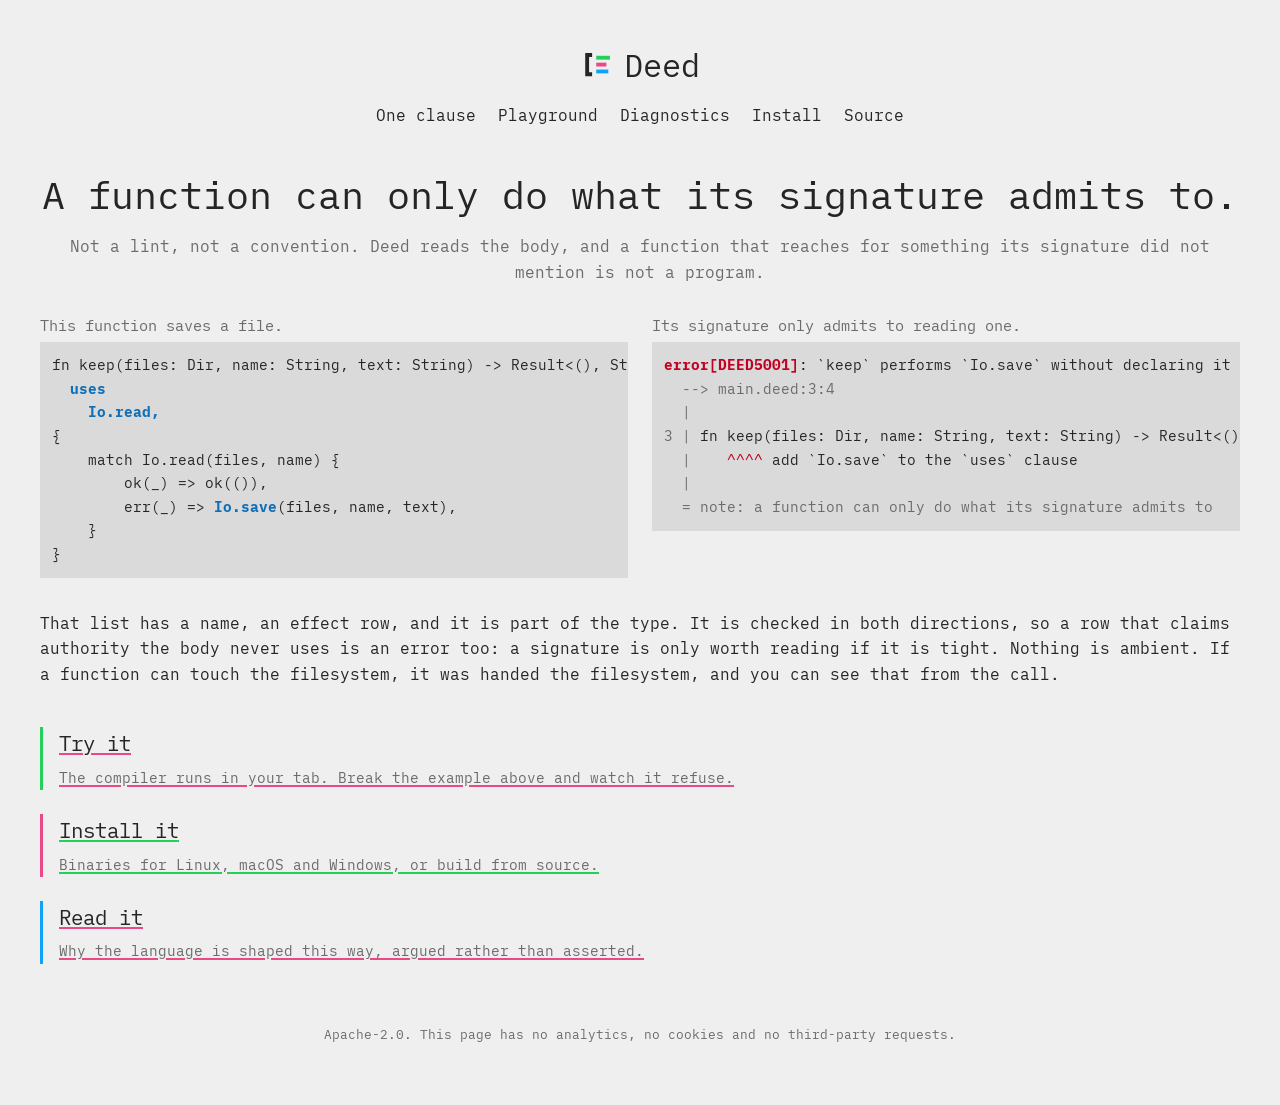
==== commit b8fba42e: "Put the mark in the header, drawn in the colour the words are" ====
--- a/index.html
+++ b/index.html
@@ -28,7 +28,17 @@
       <header class="site">
         <div class="header-section">
           <div class="header-frame">
-            <h1><a href="./">Deed</a></h1>
+            <h1>
+              <a href="./"
+                ><svg class="mark" viewBox="0 0 512 512" aria-hidden="true" focusable="false">
+                  <path d="M176 116H104V396H176" fill="none" stroke="currentColor" stroke-width="56" />
+                  <rect x="236" y="128" width="200" height="56" fill="#24d05a" />
+                  <rect x="236" y="228" width="148" height="56" fill="#eb4888" />
+                  <rect x="236" y="328" width="176" height="56" fill="#10a2f5" />
+                </svg
+                >Deed</a
+              >
+            </h1>
           </div>
         </div>
       </header>
--- a/assets/style.css
+++ b/assets/style.css
@@ -1,7 +1,7 @@
 /* Deed, dressed like blahg: iA Writer Mono on cream, a sticky centred nav,
    and links whose underlines wear the four accent colours at random.
-   `assets/color.js` is the random part, `assets/color.js` sets the colours,
-   and this file keeps every class the pages and scripts use. */
+   The four are the custom properties below, and `assets/color.js` reads them
+   from here, so the only part written there is which one a link gets. */
 
 /* The typeface is committed rather than fetched, like the compiler: the site
    promises no third-party requests, and a release that moves on cannot be
@@ -48,7 +48,6 @@
   --transblack: #252525b3;
   --moretransblack: #2525251a;
   --gray: #6b6b6b;
-  --highlight: #e5ffc3;
   --red: #e4002b;
   --green: #24d05a;
   --pink: #eb4888;
@@ -64,6 +63,9 @@
   --syntax-number: #157a33;
   --syntax-comment: #6b6b6b;
   --syntax-punctuation: #252525;
+  /* The console is black against the cream, and a little lighter against the
+     black, so it is a screen in both themes. */
+  --console: #252525;
   --mono: "iA Writer Mono", ui-monospace, SFMono-Regular, "SF Mono", Menlo,
     Consolas, "Liberation Mono", monospace;
 }
@@ -85,16 +87,17 @@
 }
 
 body {
-  max-width: 70ch;
+  max-width: none;
   background: var(--white);
   color: var(--black);
   font-size: 16px;
   line-height: 1.6;
 }
 
-/* The pages that show code next to code get more room than a blog column. */
+/* Kept as a hook: every page now uses the whole width, and this one used to
+   be the only one allowed to. */
 body.wide {
-  max-width: 100ch;
+  max-width: none;
 }
 
 html,
@@ -186,13 +189,26 @@
 }
 
 header.site .header-frame {
-  max-width: 350px;
+  max-width: none;
   text-align: center;
 }
 
 header.site h1 {
   margin: 0;
   font-size: 2em;
+}
+
+/* The bracket is drawn in currentColor, so the mark follows the wordmark into
+   dark mode without a second file to keep in step. */
+header.site h1 .mark {
+  width: 1.1em;
+  height: 1.1em;
+  vertical-align: -0.16em;
+  margin-right: 0.3em;
+}
+
+header.site h1 a {
+  text-decoration: none;
 }
 
 header.site h1 a {
@@ -255,8 +271,24 @@
 
 /* Landing */
 
-main .lede {
-  max-width: 60ch;
+/* The header above is centred, and main used to start by going back to the
+   left edge. Headings and the short lines that report something are centred
+   with it; the prose and the source under them are not, because a centred
+   paragraph is a paragraph nobody finds the start of. Scoped to main's own
+   children, so a heading inside a pane or a diagnostic is left where it is. */
+main > h1,
+main > h2,
+main > h3,
+main > .lede,
+main > .status,
+main > .summary {
+  text-align: center;
+}
+
+main > .picker,
+main > .controls,
+.walk {
+  justify-content: center;
 }
 
 .show {
@@ -266,6 +298,12 @@
   margin: 2rem 0;
 }
 
+/* Inside a grid cell the page has already decided the width. */
+.show pre.code {
+  padding: 0.75rem;
+  max-width: 100%;
+}
+
 /* A grid item is as wide as its widest line unless told otherwise, so a long
    line of source pushes the page sideways instead of scrolling its own box. */
 .show > div {
@@ -275,10 +313,6 @@
 .show h2 {
   font-size: 0.95rem;
   margin: 0 0 0.5rem;
-}
-
-.after {
-  max-width: 68ch;
 }
 
 .walk {
@@ -286,7 +320,7 @@
   flex-wrap: wrap;
   align-items: baseline;
   gap: 0.75rem;
-  margin: 1.5rem 0 0;
+  margin: 1.5rem auto 0;
 }
 
 .walk .summary {
@@ -312,12 +346,26 @@
    excerpt, no boxes. */
 
 .next {
-  margin: 2.5rem 0 0;
+  margin: 2.5rem auto 0;
 }
 
 .next .card {
   display: block;
   margin: 1.5rem 0;
+  padding-left: 1rem;
+  border-left: 3px solid var(--green);
+}
+
+.next .card:nth-of-type(4n + 2) {
+  border-left-color: var(--pink);
+}
+
+.next .card:nth-of-type(4n + 3) {
+  border-left-color: var(--blue);
+}
+
+.next .card:nth-of-type(4n + 4) {
+  border-left-color: var(--yellow);
 }
 
 .next .card strong {
@@ -332,6 +380,8 @@
   font-size: 0.9rem;
 }
 
+/* Two columns hold a seventy-two character line comfortably now that the page
+   is the whole window, so they only stack where a window is narrow. */
 @media (max-width: 52rem) {
   .show {
     grid-template-columns: 1fr;
@@ -339,25 +389,30 @@
 }
 
 /* Playground */
+
+/* The picker and the verbs on one line, above the editor, so what is left of
+   the window belongs to the thing people came here to type in. */
+.controls {
+  display: flex;
+  flex-wrap: wrap;
+  align-items: center;
+  gap: 0.5rem 1.5rem;
+  margin: 0 0 0.75rem;
+}
 
 .verbs {
   display: flex;
   flex-wrap: wrap;
   align-items: center;
   gap: 0.5rem;
-  margin: 0 0 0.75rem;
-}
-
-.verbnote {
-  color: var(--gray);
-  font-size: 0.9rem;
+  margin: 0;
 }
 
 .picker {
   display: flex;
   align-items: baseline;
   gap: 0.5rem;
-  margin: 0 0 0.5rem;
+  margin: 0;
 }
 
 .picker label {
@@ -381,6 +436,13 @@
   cursor: pointer;
 }
 
+/* Held at the width of its own label, because it swaps that label for what it
+   just did and a button that resizes moves the row it is in. Nineteen is the
+   longest of the three, and the face is monospaced, so `ch` is exact. */
+#share {
+  min-width: calc(19ch + 1.6rem + 2px);
+}
+
 button:hover:not(:disabled),
 select:hover:not(:disabled) {
   border-color: var(--black);
@@ -391,11 +453,21 @@
   cursor: default;
 }
 
+/* A verb nobody pressed still has to hold the compiler for the moment it
+   takes, but it must not say so: four buttons fading and coming back on every
+   keystroke is the row looking broken. */
+.controls.quiet [data-verb]:disabled {
+  opacity: 1;
+}
+
 .summary {
   color: var(--gray);
   font-size: 0.9rem;
   margin: 0 0 1rem;
-  max-width: 68ch;
+}
+
+.summary:empty {
+  display: none;
 }
 
 .status {
@@ -405,15 +477,9 @@
 }
 
 .panes {
-  display: grid;
-  grid-template-columns: 1fr 1fr;
+  display: flex;
+  flex-direction: column;
   gap: 1rem;
-}
-
-@media (max-width: 52rem) {
-  .panes {
-    grid-template-columns: 1fr;
-  }
 }
 
 /* The editor: a gutter, the colouring, and the textarea over the top of it.
@@ -531,17 +597,99 @@
   text-decoration: underline wavy;
 }
 
-#output {
+/* The console is where the compiler answers, in both themes: a bar on top
+   and the answer scrolling beneath it, like the playgrounds of the
+   languages that had this idea first.
+   It is there from the start, at the size it will stay. Growing it when a
+   verb was pressed meant the editor changed shape under the cursor, every
+   time, and the thing that moved was the text somebody was reading. */
+
+.console {
+  display: flex;
+  flex-direction: column;
+  height: 14rem;
+  min-height: 0;
+  overflow: hidden;
+  border: 1px solid var(--gray);
+  background: var(--console);
+  color: var(--white);
+}
+
+.console .bar {
+  display: flex;
+  align-items: center;
+  gap: 0.5rem;
+  padding: 0.3rem 0.75rem;
+  border-bottom: 1px solid var(--gray);
+  color: var(--gray);
+  font-size: 0.8rem;
+}
+
+.console .bar .dots {
+  display: inline-flex;
+  gap: 0.3rem;
+}
+
+/* Three of the site's four, in the order everything else uses them, rather
+   than the traffic light every terminal window borrowed. They breathe on a
+   stagger so the console reads as something running, and breathe faster while
+   it is actually answering. */
+
+.console .bar .dots i {
+  width: 0.55rem;
+  height: 0.55rem;
+  border-radius: 50%;
+  animation: breathe 2.4s ease-in-out infinite;
+}
+
+@keyframes breathe {
+  0%,
+  100% {
+    opacity: 0.35;
+  }
+  50% {
+    opacity: 1;
+  }
+}
+
+.console.working .bar .dots i {
+  animation-duration: 0.7s;
+}
+
+@media (prefers-reduced-motion: reduce) {
+  .console .bar .dots i {
+    animation: none;
+  }
+}
+
+.console .bar .dots i:nth-child(1) {
+  background: var(--green);
+}
+
+.console .bar .dots i:nth-child(2) {
+  background: var(--pink);
+  animation-delay: 0.3s;
+}
+
+.console .bar .dots i:nth-child(3) {
+  background: var(--blue);
+  animation-delay: 0.6s;
+}
+
+.console #output {
+  flex: 1;
+  min-height: 0;
   margin: 0;
   padding: 0.75rem;
-  border: 1px solid var(--gray);
-  background: var(--white);
+  border: 0;
+  background: transparent;
+  color: var(--white);
   font-family: var(--mono);
   font-size: 0.85rem;
   line-height: 1.5;
   white-space: pre-wrap;
   overflow-wrap: anywhere;
-  min-height: 26rem;
+  overflow-y: auto;
 }
 
 /* What the compiler said, in the colours it means. */
@@ -567,6 +715,27 @@
 
 .d-ok {
   color: var(--ok);
+}
+
+/* The console is black in both themes, so what the compiler says inside it
+   is told in the colours that pass on black. */
+
+.console .d-error,
+.console .d-caret {
+  color: #f2777a;
+}
+
+.console .d-warning {
+  color: #e6b455;
+}
+
+.console .d-gutter,
+.console .d-note {
+  color: #a4a4a4;
+}
+
+.console .d-ok {
+  color: #24d05a;
 }
 
 #output button.apply {
@@ -580,17 +749,26 @@
   cursor: pointer;
 }
 
+.console #output button.apply {
+  color: var(--white);
+}
+
 #output button.apply:hover {
   border-color: transparent;
 }
 
-/* The playground in one screen.
+/* The playground in one screen, laid out like the ones that fit a window:
+   the controls in a strip, the editor taking everything left over, and the
+   answer beside it rather than under it. A console under the editor costs a
+   third of the height of the thing people came here to type in.
    Only where there is room for it: on a phone, or a short window, scrolling
    is the right answer and a 26rem editor squeezed into 300 pixels is not. */
 @media (min-width: 52rem) and (min-height: 40rem) {
   body.fits {
-    max-width: min(120ch, 100%);
-    height: 100dvh;
+    max-width: none;
+    /* The page's own padding is outside this box, so a whole viewport here is
+       a viewport and a bit, and the bit is a scrollbar. */
+    height: calc(100dvh - 40px);
     overflow: hidden;
   }
 
@@ -617,16 +795,24 @@
   }
 
   body.fits header.site h1 {
-    font-size: 1.4rem;
-  }
-
+    font-size: 1.3rem;
+  }
+
+  /* The tagline is the landing page's sentence, and the wordmark still says
+     whose playground this is. */
   body.fits header.site h2 {
-    font-size: 0.85rem;
-    margin: 0.25em 0;
+    display: none;
   }
 
   body.fits main h1 {
     font-size: 1.3rem;
+  }
+
+  /* The nav already says which page this is, and the sentence under it is on
+     the landing page. In here the screen belongs to the editor. */
+  body.fits main h1,
+  body.fits main .lede {
+    display: none;
   }
 
   body.fits .lede,
@@ -648,36 +834,45 @@
     overflow-y: auto;
   }
 
-  body.fits .summary:empty {
-    display: none;
-  }
-
   body.fits .panes {
     flex: 1;
     min-height: 0;
-  }
-
-  body.fits textarea#source,
-  body.fits #output {
+    display: grid;
+    grid-template-columns: 1fr minmax(24rem, 32%);
+    gap: 1rem;
+  }
+
+  body.fits .editor {
+    height: auto;
+    min-height: 0;
+  }
+
+  body.fits textarea#source {
     height: 100%;
     min-height: 0;
     resize: none;
     overflow: auto;
   }
 
-  body.fits .editor {
-    height: 100%;
+  body.fits .console {
+    height: auto;
     min-height: 0;
   }
 
+  /* One line of footer. The other paragraph is about the four verbs, which
+     are now a hand's width above it. */
+  body.fits footer.site p:first-child {
+    display: none;
+  }
+
   body.fits footer.site {
-    margin-top: 1rem;
-    padding-top: 0.5rem;
+    margin-top: 0.5rem;
+    padding: 0.4rem 0 0;
     font-size: 0.8rem;
   }
 
   body.fits footer.site p {
-    margin: 0.25rem 0;
+    margin: 0;
   }
 }
 
@@ -719,11 +914,6 @@
   margin: 1.5rem 0 0.5rem;
 }
 
-main p,
-main dd {
-  max-width: 68ch;
-}
-
 table.files {
   border-collapse: collapse;
   margin: 0 0 1rem;
@@ -744,6 +934,36 @@
   font-size: 0.9rem;
 }
 
+/* The four accents were only doing the link underlines. They cycle through
+   the things a page is made of as well now, in the same order everywhere, and
+   still meaning nothing: which colour a section gets is which section it is,
+   not what it says. */
+
+main > h2::before {
+  content: "";
+  display: block;
+  width: 2.5rem;
+  height: 3px;
+  margin: 0 auto 0.7rem;
+  background: var(--green);
+}
+
+main > h2:nth-of-type(4n + 2)::before {
+  background: var(--pink);
+}
+
+main > h2:nth-of-type(4n + 3)::before {
+  background: var(--blue);
+}
+
+main > h2:nth-of-type(4n + 4)::before {
+  background: var(--yellow);
+}
+
+table.files th {
+  border-bottom-color: var(--blue);
+}
+
 .trouble dt {
   margin-top: 1.25rem;
   font-weight: 600;
@@ -757,9 +977,21 @@
 /* Diagnostics index */
 
 .diagnostic {
-  border-top: 1px solid var(--gray);
+  border-top: 2px solid var(--green);
   padding-top: 1rem;
   margin-top: 1.5rem;
+}
+
+.diagnostic:nth-of-type(4n + 2) {
+  border-top-color: var(--pink);
+}
+
+.diagnostic:nth-of-type(4n + 3) {
+  border-top-color: var(--blue);
+}
+
+.diagnostic:nth-of-type(4n + 4) {
+  border-top-color: var(--yellow);
 }
 
 .diagnostic h2 {
@@ -798,6 +1030,7 @@
     --syntax-number: #24d05a;
     --syntax-comment: #a4a4a4;
     --syntax-punctuation: #efefef;
+    --console: #2e2e2e;
   }
 
   ::selection {
@@ -833,8 +1066,7 @@
     background: var(--moretranswhite);
   }
 
-  .editor,
-  #output {
+  .editor {
     background: var(--black);
   }
 
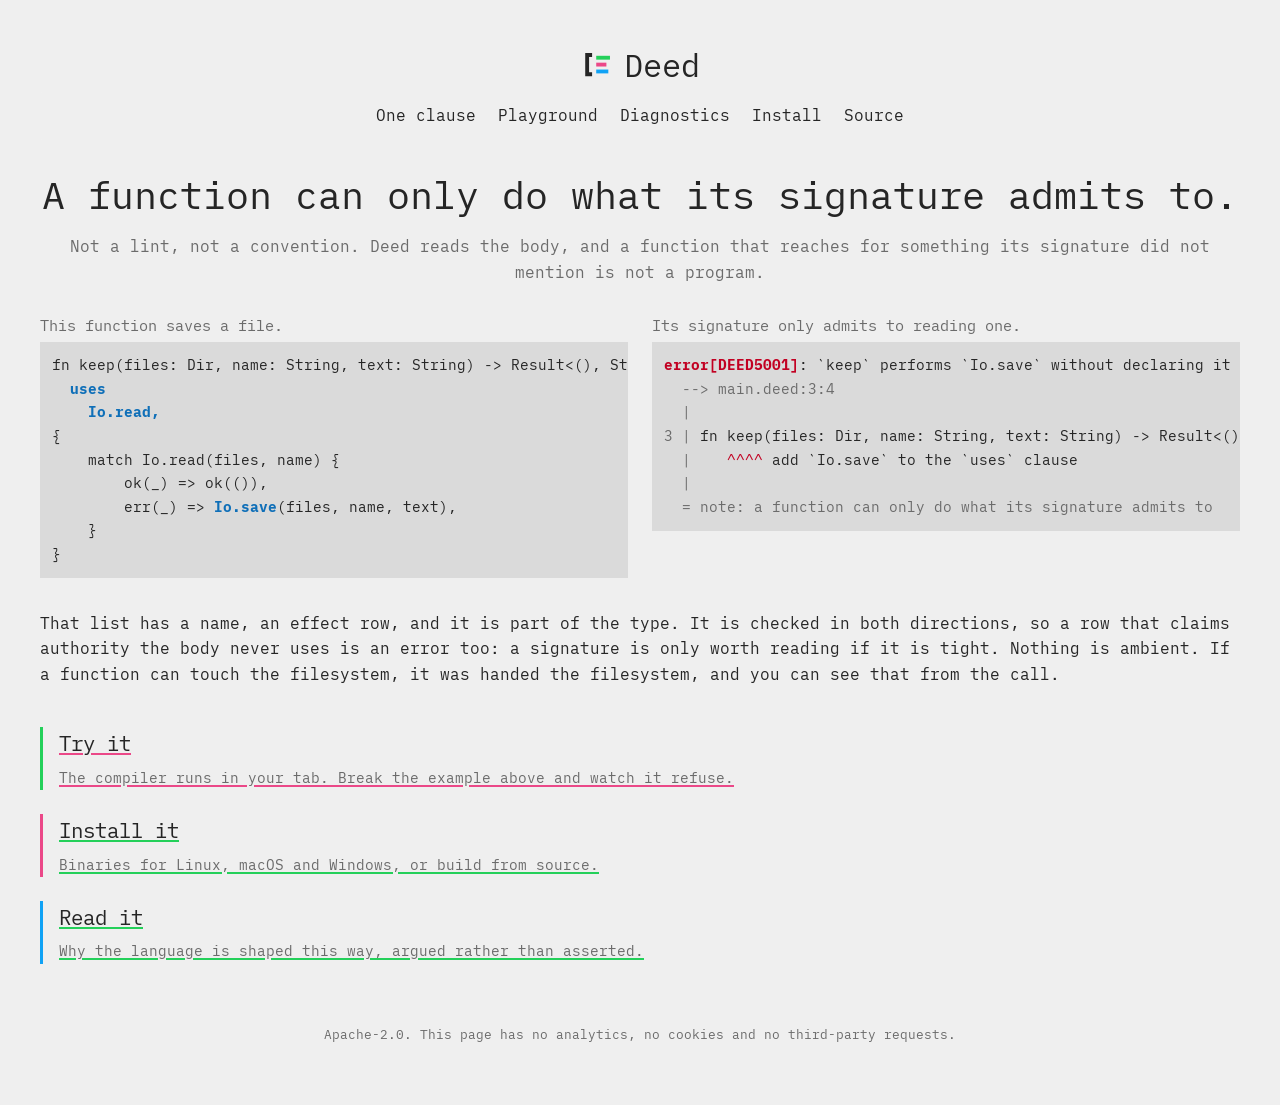
==== commit ae42502f: "Stop the page relaying itself out when the typeface arrives" ====
--- a/index.html
+++ b/index.html
@@ -21,6 +21,20 @@
       content="https://deed-lang.github.io/assets/brand/deed-cipher-social-1280x640.png"
     />
     <meta name="twitter:card" content="summary_large_image" />
+    <link
+      rel="preload"
+      as="font"
+      type="font/woff2"
+      href="assets/fonts/ia-writer-mono-latin-400-normal.woff2"
+      crossorigin
+    />
+    <link
+      rel="preload"
+      as="font"
+      type="font/woff2"
+      href="assets/fonts/ia-writer-mono-latin-700-normal.woff2"
+      crossorigin
+    />
     <link rel="stylesheet" href="assets/style.css" />
   </head>
   <body class="wide">
--- a/assets/style.css
+++ b/assets/style.css
@@ -6,14 +6,20 @@
 /* The typeface is committed rather than fetched, like the compiler: the site
    promises no third-party requests, and a release that moves on cannot be
    allowed to move this page with it. iA Writer Mono is SIL-1.1; the licence is
-   committed beside the files in assets/fonts/. */
+   committed beside the files in assets/fonts/.
+
+   `optional` rather than `swap`, and the two upright faces are preloaded in
+   every page's head. `swap` paints the fallback first and then re-lays the
+   page out under the reader, which is what a hard reload used to look like.
+   `optional` is the one value that cannot do that: the face either arrives in
+   time to be the first thing drawn, or it waits for the next visit. */
 
 @font-face {
   font-family: "iA Writer Mono";
   src: url("fonts/ia-writer-mono-latin-400-normal.woff2") format("woff2");
   font-style: normal;
   font-weight: 400;
-  font-display: swap;
+  font-display: optional;
 }
 
 @font-face {
@@ -21,7 +27,7 @@
   src: url("fonts/ia-writer-mono-latin-400-italic.woff2") format("woff2");
   font-style: italic;
   font-weight: 400;
-  font-display: swap;
+  font-display: optional;
 }
 
 @font-face {
@@ -29,7 +35,7 @@
   src: url("fonts/ia-writer-mono-latin-700-normal.woff2") format("woff2");
   font-style: normal;
   font-weight: 700;
-  font-display: swap;
+  font-display: optional;
 }
 
 @font-face {
@@ -37,7 +43,7 @@
   src: url("fonts/ia-writer-mono-latin-700-italic.woff2") format("woff2");
   font-style: italic;
   font-weight: 700;
-  font-display: swap;
+  font-display: optional;
 }
 
 :root {
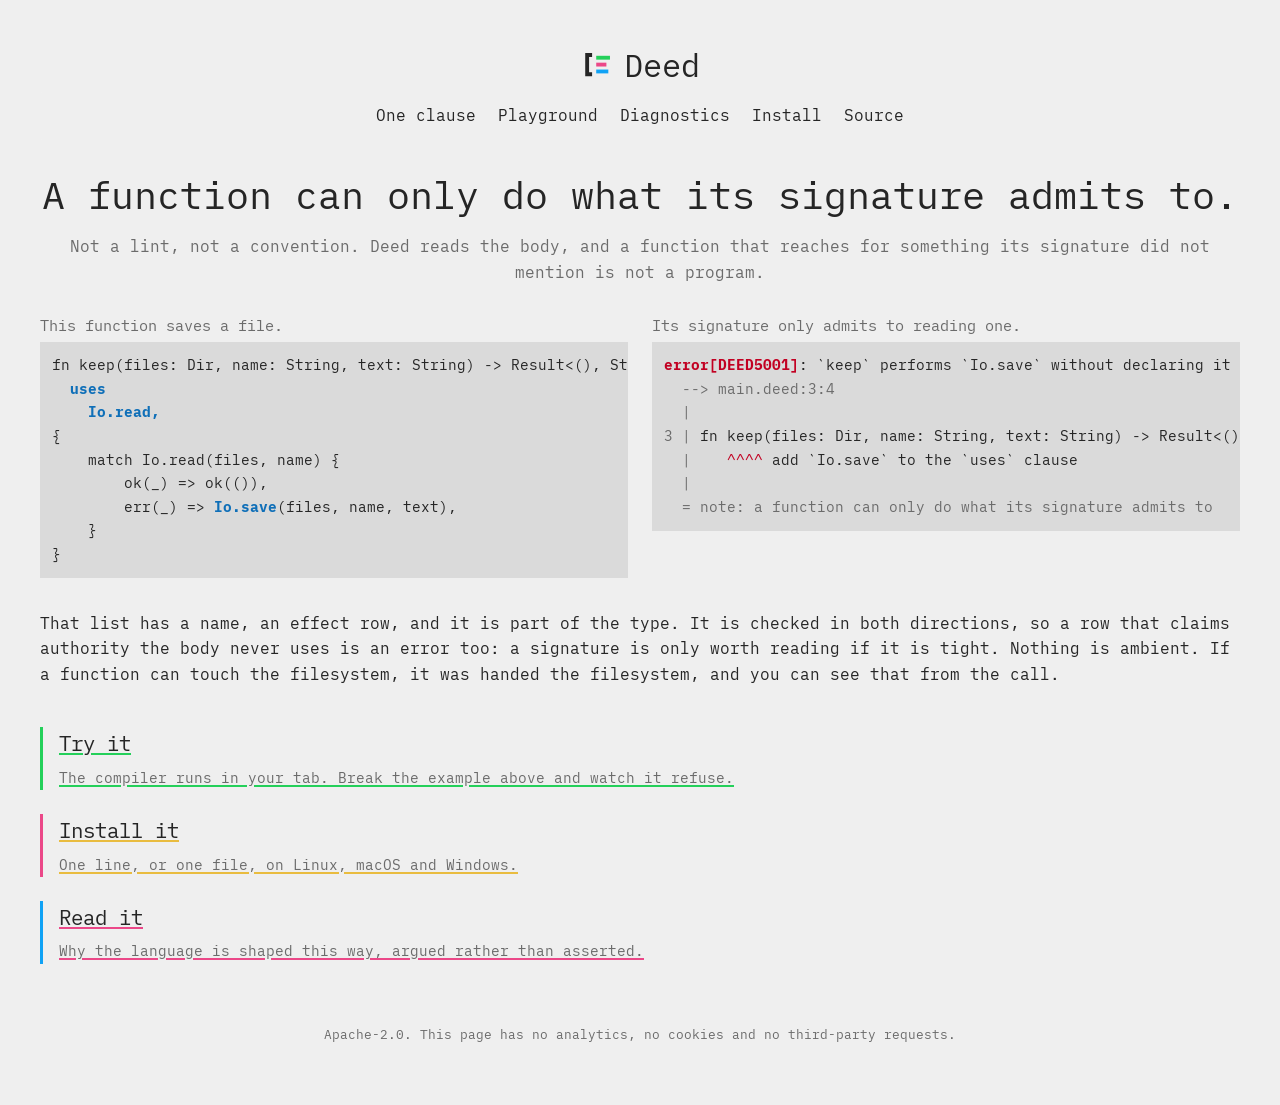
==== commit 18189e57: "Pin the compiler to v0.2.9 The playground, the diagnostics index and the install page all move toget" ====
--- a/index.html
+++ b/index.html
@@ -126,7 +126,7 @@
             href="install/"
           >
             <strong>Install it</strong>
-            <span>Binaries for Linux, macOS and Windows, or build from source.</span>
+            <span>One line, or one file, on Linux, macOS and Windows.</span>
           </a>
           <a class="card" href="https://github.com/deed-lang/deed/tree/main/design">
             <strong>Read it</strong>
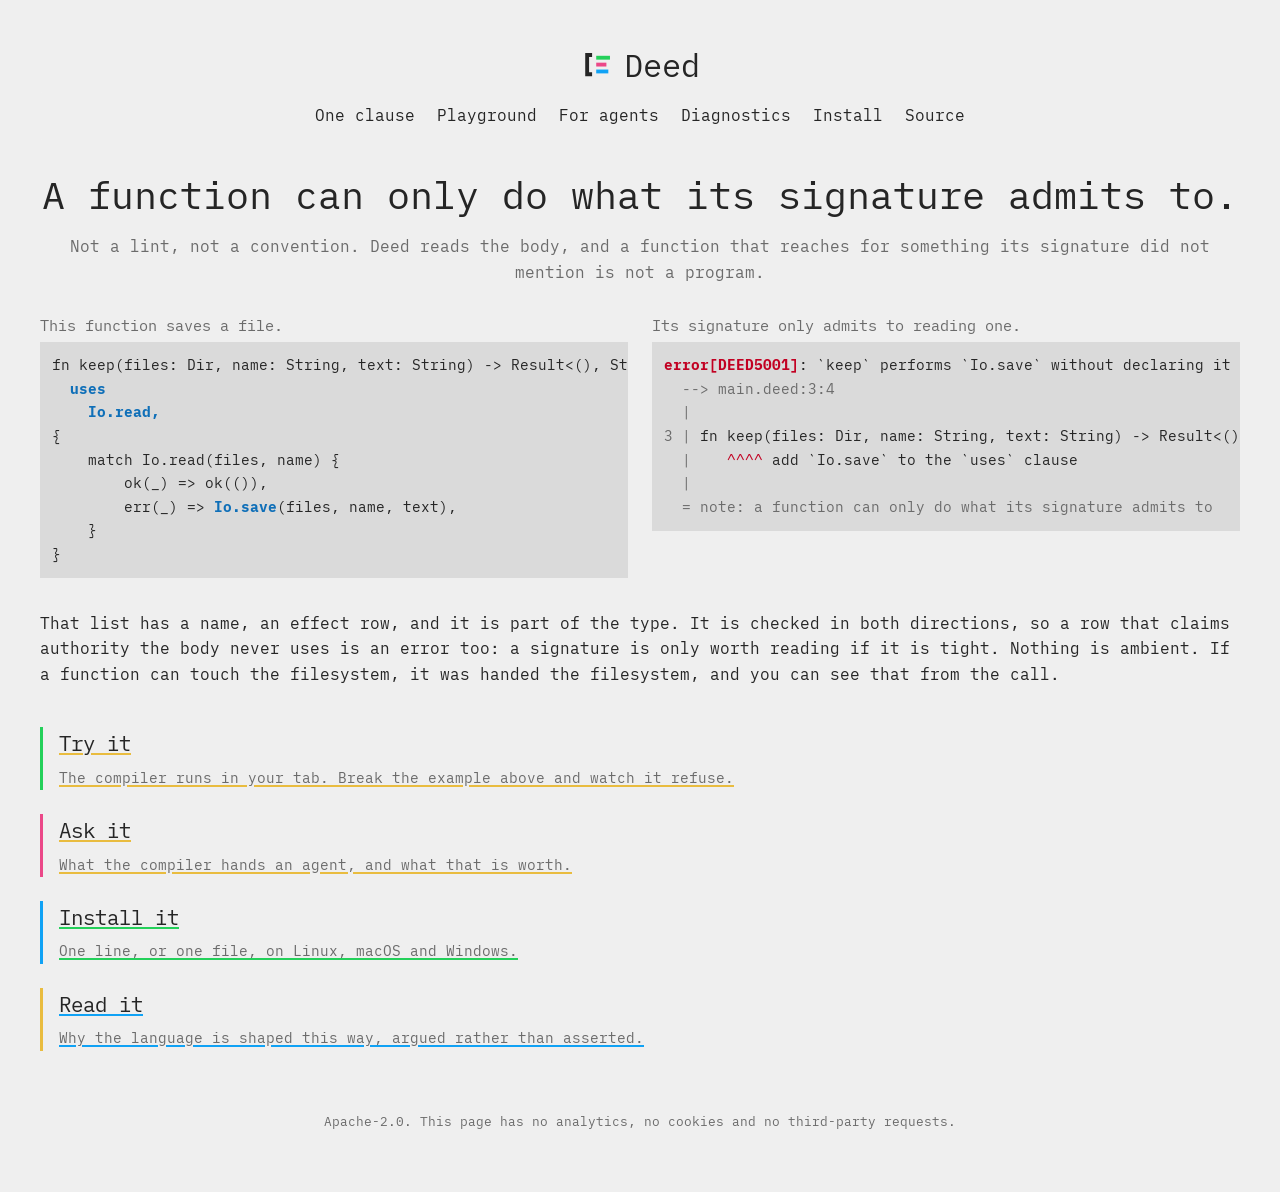
==== commit 026f58f3: "A page for the argument the language is built on `deed mcp` was one paragraph on the install page, w" ====
--- a/index.html
+++ b/index.html
@@ -60,6 +60,7 @@
       <nav class="site">
         <a href="one-clause/">One clause</a>
         <a href="play/">Playground</a>
+        <a href="agents/">For agents</a>
         <a href="errors/">Diagnostics</a>
         <a href="install/">Install</a>
         <a href="https://github.com/deed-lang/deed">Source</a>
@@ -123,6 +124,13 @@
           </a>
           <a
             class="card"
+            href="agents/"
+          >
+            <strong>Ask it</strong>
+            <span>What the compiler hands an agent, and what that is worth.</span>
+          </a>
+          <a
+            class="card"
             href="install/"
           >
             <strong>Install it</strong>
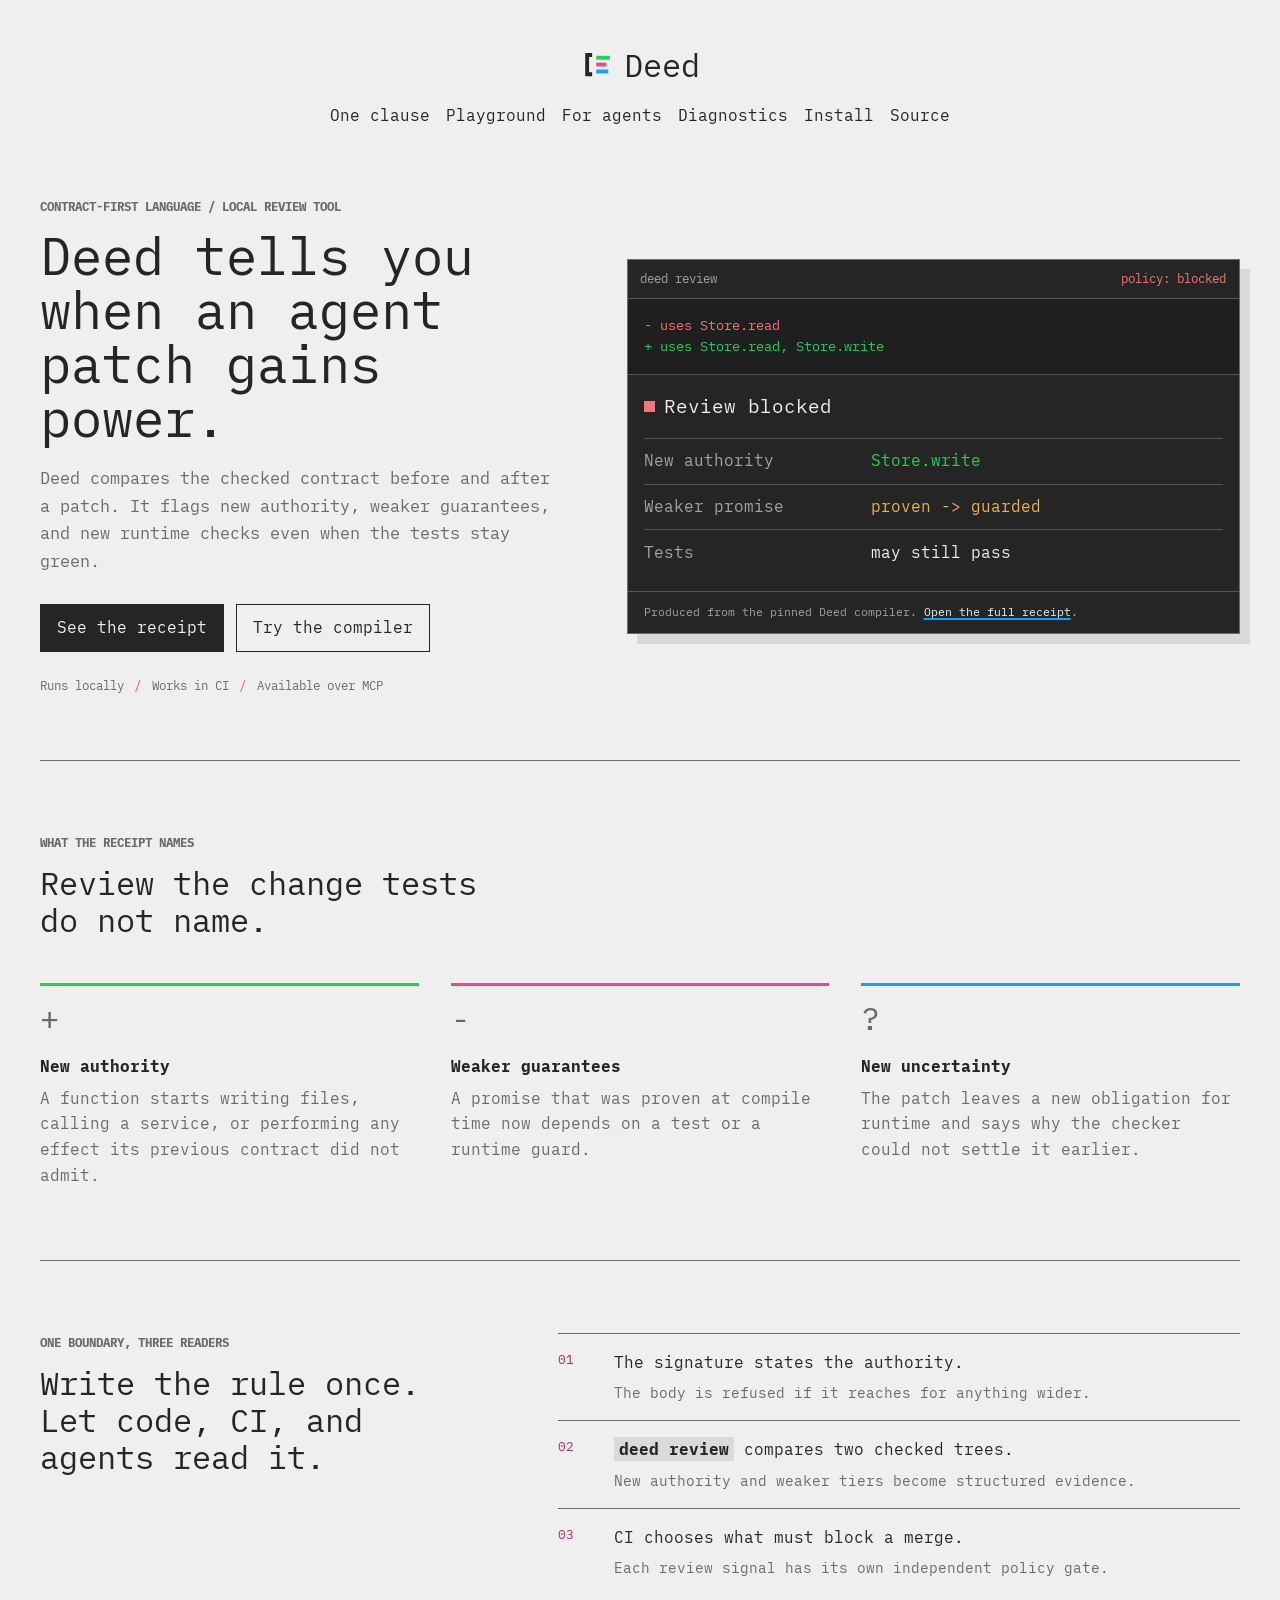
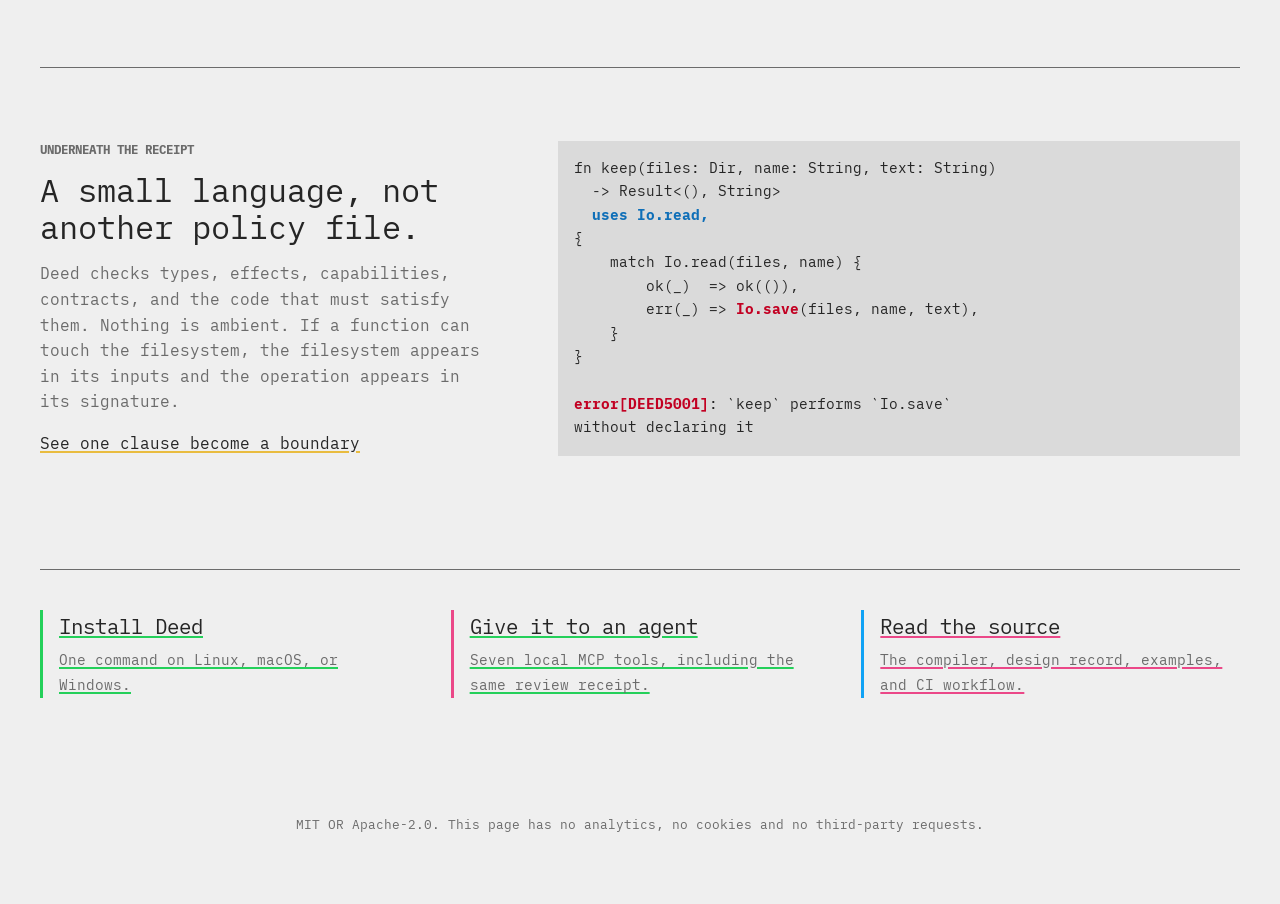
==== commit 71ae6937: "Lead the site with review receipts" ====
--- a/index.html
+++ b/index.html
@@ -3,18 +3,18 @@
   <head>
     <meta charset="utf-8" />
     <meta name="viewport" content="width=device-width, initial-scale=1" />
-    <title>Deed</title>
+    <title>Deed | Review what an agent patch is allowed to do</title>
     <meta
       name="description"
-      content="A language where a function's signature says what it does, and the compiler refuses the ones that do more."
+      content="Deed is a contract-first language and local review tool that catches new authority, weaker guarantees, and new runtime checks in agent-written patches."
     />
     <link rel="icon" href="assets/brand/deed-cipher-favicon.ico" sizes="any" />
     <link rel="apple-touch-icon" href="assets/brand/deed-cipher-180.png" />
     <link rel="manifest" href="assets/brand/deed-cipher.webmanifest" />
-    <meta property="og:title" content="Deed" />
+    <meta property="og:title" content="Deed | Review agent-written code" />
     <meta
       property="og:description"
-      content="A function can only do what its signature admits to."
+      content="See when a patch gains authority, weakens a guarantee, or moves a promise to runtime, even when its tests stay green."
     />
     <meta
       property="og:image"
@@ -37,7 +37,7 @@
     />
     <link rel="stylesheet" href="assets/style.css" />
   </head>
-  <body class="wide">
+  <body class="wide home">
     <div class="wrap">
       <header class="site">
         <div class="header-section">
@@ -66,90 +66,173 @@
         <a href="https://github.com/deed-lang/deed">Source</a>
       </nav>
 
-      <main>
-        <h1>A function can only do what its signature admits to.</h1>
-        <p class="lede">
-          Not a lint, not a convention. Deed reads the body, and a function that
-          reaches for something its signature did not mention is not a program.
-        </p>
-
-        <!--
-          Both halves of this come out of the compiler. The program is checked
-          by the playground on this site, and the message below it is what the
-          artifact answered, copied rather than written.
-        -->
-        <section class="show">
+      <main class="landing">
+        <section class="hero" aria-labelledby="hero-title">
+          <div class="hero-copy">
+            <p class="eyebrow">Contract-first language / local review tool</p>
+            <h1 id="hero-title">Deed tells you when an agent patch gains power.</h1>
+            <p class="hero-lede">
+              Deed compares the checked contract before and after a patch. It
+              flags new authority, weaker guarantees, and new runtime checks
+              even when the tests stay green.
+            </p>
+            <div class="hero-actions" aria-label="Get started">
+              <a class="action primary" href="#receipt">See the receipt</a>
+              <a class="action" href="play/">Try the compiler</a>
+            </div>
+            <ul class="proof-strip" aria-label="Product properties">
+              <li>Runs locally</li>
+              <li>Works in CI</li>
+              <li>Available over MCP</li>
+            </ul>
+          </div>
+
+          <!--
+            This concise receipt is the same review-demo.json held by
+            tools/check.mjs against the pinned compiler. It is intentionally
+            smaller than the full JSON on the agents page: this is the human
+            decision, not a second implementation of the compiler's answer.
+          -->
+          <div class="receipt-shell" id="receipt">
+            <div class="receipt-bar">
+              <span>deed review</span>
+              <span class="receipt-policy">policy: blocked</span>
+            </div>
+            <div class="patch-lines" aria-label="Relevant patch lines">
+              <p class="removed">- uses Store.read</p>
+              <p class="added">+ uses Store.read, Store.write</p>
+            </div>
+            <div class="receipt-result">
+              <p class="receipt-status"><span aria-hidden="true"></span>Review blocked</p>
+              <dl>
+                <div>
+                  <dt>New authority</dt>
+                  <dd data-review-authority="Store.write">Store.write</dd>
+                </div>
+                <div>
+                  <dt>Weaker promise</dt>
+                  <dd data-review-tier="proven:guarded">proven -&gt; guarded</dd>
+                </div>
+                <div>
+                  <dt>Tests</dt>
+                  <dd>may still pass</dd>
+                </div>
+              </dl>
+            </div>
+            <p class="receipt-foot">
+              Produced from the pinned Deed compiler.
+              <a href="agents/">Open the full receipt</a>.
+            </p>
+          </div>
+        </section>
+
+        <section class="landing-band signals" aria-labelledby="signals-title">
+          <p class="eyebrow">What the receipt names</p>
+          <h2 id="signals-title">Review the change tests do not name.</h2>
+          <div class="signal-grid">
+            <article>
+              <p class="signal-mark">+</p>
+              <h3>New authority</h3>
+              <p>
+                A function starts writing files, calling a service, or performing
+                any effect its previous contract did not admit.
+              </p>
+            </article>
+            <article>
+              <p class="signal-mark">-</p>
+              <h3>Weaker guarantees</h3>
+              <p>
+                A promise that was proven at compile time now depends on a test
+                or a runtime guard.
+              </p>
+            </article>
+            <article>
+              <p class="signal-mark">?</p>
+              <h3>New uncertainty</h3>
+              <p>
+                The patch leaves a new obligation for runtime and says why the
+                checker could not settle it earlier.
+              </p>
+            </article>
+          </div>
+        </section>
+
+        <section class="landing-band workflow" aria-labelledby="workflow-title">
           <div>
-            <h2>This function saves a file.</h2>
-            <pre class="code"><code>fn keep(files: Dir, name: String, text: String) -&gt; Result&lt;(), String&gt;
-  <b>uses
-    Io.read,</b>
+            <p class="eyebrow">One boundary, three readers</p>
+            <h2 id="workflow-title">Write the rule once. Let code, CI, and agents read it.</h2>
+          </div>
+          <ol class="workflow-steps">
+            <li>
+              <span>01</span>
+              <div>
+                <strong>The signature states the authority.</strong>
+                <p>The body is refused if it reaches for anything wider.</p>
+              </div>
+            </li>
+            <li>
+              <span>02</span>
+              <div>
+                <strong><code>deed review</code> compares two checked trees.</strong>
+                <p>New authority and weaker tiers become structured evidence.</p>
+              </div>
+            </li>
+            <li>
+              <span>03</span>
+              <div>
+                <strong>CI chooses what must block a merge.</strong>
+                <p>Each review signal has its own independent policy gate.</p>
+              </div>
+            </li>
+          </ol>
+        </section>
+
+        <section class="landing-band language" aria-labelledby="language-title">
+          <div class="language-copy">
+            <p class="eyebrow">Underneath the receipt</p>
+            <h2 id="language-title">A small language, not another policy file.</h2>
+            <p>
+              Deed checks types, effects, capabilities, contracts, and the code
+              that must satisfy them. Nothing is ambient. If a function can
+              touch the filesystem, the filesystem appears in its inputs and
+              the operation appears in its signature.
+            </p>
+            <a href="one-clause/">See one clause become a boundary</a>
+          </div>
+          <pre class="code language-sample"><code>fn keep(files: Dir, name: String, text: String)
+  -&gt; Result&lt;(), String&gt;
+  <b>uses Io.read,</b>
 {
     match Io.read(files, name) {
-        ok(_) =&gt; ok(()),
-        err(_) =&gt; <b>Io.save</b>(files, name, text),
+        ok(_)  =&gt; ok(()),
+        err(_) =&gt; <span class="d-error">Io.save</span>(files, name, text),
     }
-}</code></pre>
-          </div>
-
-          <div>
-            <h2>Its signature only admits to reading one.</h2>
-            <pre
-              class="code"
-            ><code><span class="d-error">error[DEED5001]</span>: `keep` performs `Io.save` without declaring it
-<span class="d-gutter">  --&gt; main.deed:3:4</span>
-<span class="d-gutter">  |</span>
-<span class="d-gutter">3 |</span> fn keep(files: Dir, name: String, text: String) -&gt; Result&lt;(), String&gt;
-<span class="d-gutter">  |</span> <span class="d-caret">   ^^^^</span> add `Io.save` to the `uses` clause
-<span class="d-gutter">  |</span>
-<span class="d-gutter">  = note: a function can only do what its signature admits to</span></code></pre>
-          </div>
-        </section>
-
-        <p class="after">
-          That list has a name, an effect row, and it is part of the type. It is
-          checked in both directions, so a row that claims authority the body
-          never uses is an error too: a signature is only worth reading if it is
-          tight. Nothing is ambient. If a function can touch the filesystem, it
-          was handed the filesystem, and you can see that from the call.
-        </p>
-
-        <nav class="next" aria-label="Where to go next">
-          <a class="card" href="play/">
-            <strong>Try it</strong>
-            <span
-              >The compiler runs in your tab. Break the example above and watch
-              it refuse.</span
-            >
+}
+
+<span class="d-error">error[DEED5001]</span>: `keep` performs `Io.save`
+without declaring it</code></pre>
+        </section>
+
+        <nav class="next landing-next" aria-label="Where to go next">
+          <a class="card" href="install/">
+            <strong>Install Deed</strong>
+            <span>One command on Linux, macOS, or Windows.</span>
           </a>
-          <a
-            class="card"
-            href="agents/"
-          >
-            <strong>Ask it</strong>
-            <span>What the compiler hands an agent, and what that is worth.</span>
+          <a class="card" href="agents/">
+            <strong>Give it to an agent</strong>
+            <span>Seven local MCP tools, including the same review receipt.</span>
           </a>
-          <a
-            class="card"
-            href="install/"
-          >
-            <strong>Install it</strong>
-            <span>One line, or one file, on Linux, macOS and Windows.</span>
-          </a>
-          <a class="card" href="https://github.com/deed-lang/deed/tree/main/design">
-            <strong>Read it</strong>
-            <span
-              >Why the language is shaped this way, argued rather than
-              asserted.</span
-            >
+          <a class="card" href="https://github.com/deed-lang/deed">
+            <strong>Read the source</strong>
+            <span>The compiler, design record, examples, and CI workflow.</span>
           </a>
         </nav>
       </main>
 
       <footer class="site">
         <p>
-          Apache-2.0. This page has no analytics, no cookies and no third-party
-          requests.
+          MIT OR Apache-2.0. This page has no analytics, no cookies and no
+          third-party requests.
         </p>
       </footer>
     </div>
--- a/assets/style.css
+++ b/assets/style.css
@@ -232,11 +232,21 @@
   position: sticky;
   top: 0;
   z-index: 1;
+  display: flex;
+  justify-content: center;
+  gap: 0 1rem;
   margin: 0 0 1.5rem;
   padding: 0 4px;
   text-align: center;
+  white-space: nowrap;
+  overflow-x: auto;
+  scrollbar-width: none;
   background: var(--transwhite);
   backdrop-filter: blur(1px);
+}
+
+nav.site::-webkit-scrollbar {
+  display: none;
 }
 
 nav.site a {
@@ -246,7 +256,7 @@
 }
 
 nav.site a:not(:last-child) {
-  padding-right: 12px;
+  padding-right: 0;
 }
 
 nav.site a.active {
@@ -256,8 +266,12 @@
 }
 
 @media (max-width: 600px) {
-  nav.site a:not(:last-child) {
-    padding-right: 0;
+  nav.site {
+    justify-content: flex-start;
+    margin-right: -20px;
+    margin-left: -20px;
+    padding-right: 20px;
+    padding-left: 20px;
   }
 }
 
@@ -276,6 +290,542 @@
 }
 
 /* Landing */
+
+.home .wrap {
+  max-width: 90rem;
+  margin: 0 auto;
+}
+
+.landing .eyebrow {
+  margin: 0 0 0.75rem;
+  color: var(--gray);
+  font-size: 0.78rem;
+  font-weight: 700;
+  text-transform: uppercase;
+}
+
+.hero {
+  display: grid;
+  grid-template-columns: minmax(0, 0.92fr) minmax(30rem, 1.08fr);
+  gap: 4rem;
+  align-items: center;
+  min-height: 34rem;
+  padding: 2rem 0 4rem;
+}
+
+.hero-copy,
+.receipt-shell {
+  min-width: 0;
+}
+
+.hero-copy {
+  animation: landing-rise 0.45s ease-out both;
+}
+
+.hero h1 {
+  max-width: 14ch;
+  margin: 0 0 1.25rem;
+  font-size: 3.25rem;
+  line-height: 1.04;
+}
+
+.hero-lede {
+  max-width: 62ch;
+  margin: 0;
+  color: var(--gray);
+  font-size: 1.05rem;
+  line-height: 1.65;
+}
+
+.hero-actions {
+  display: flex;
+  flex-wrap: wrap;
+  gap: 0.75rem;
+  margin: 1.75rem 0 0;
+}
+
+.hero-actions .action {
+  display: inline-block;
+  padding: 0.65rem 1rem;
+  border: 1px solid var(--black);
+  color: var(--black);
+  text-decoration: none;
+  transition:
+    transform 0.16s ease,
+    box-shadow 0.16s ease;
+}
+
+.hero-actions .action.primary {
+  background: var(--black);
+  color: var(--white);
+}
+
+.hero-actions .action:hover {
+  transform: translateY(-2px);
+  box-shadow: 3px 3px 0 var(--blue);
+}
+
+.proof-strip {
+  display: flex;
+  flex-wrap: wrap;
+  gap: 0.35rem 0;
+  margin: 1.5rem 0 0;
+  padding: 0;
+  color: var(--gray);
+  font-size: 0.78rem;
+  list-style: none;
+}
+
+.proof-strip li + li::before {
+  content: "/";
+  margin: 0 0.65rem;
+  color: var(--pink);
+}
+
+.receipt-shell {
+  border: 1px solid var(--gray);
+  background: var(--console);
+  color: var(--white);
+  box-shadow: 10px 10px 0 var(--moretransblack);
+  animation: landing-rise 0.55s 0.08s ease-out both;
+}
+
+.receipt-bar {
+  display: flex;
+  justify-content: space-between;
+  gap: 1rem;
+  padding: 0.55rem 0.8rem;
+  border-bottom: 1px solid #555;
+  color: #a4a4a4;
+  font-size: 0.78rem;
+}
+
+.receipt-policy {
+  color: #f2777a;
+}
+
+.patch-lines {
+  padding: 1rem;
+  border-bottom: 1px solid #555;
+  background: #1f1f1f;
+  font-size: 0.85rem;
+  overflow-x: auto;
+}
+
+.patch-lines p {
+  width: max-content;
+  min-width: 100%;
+  margin: 0;
+}
+
+.patch-lines .removed {
+  color: #f2777a;
+}
+
+.patch-lines .added {
+  color: #24d05a;
+}
+
+.receipt-result {
+  padding: 1rem;
+}
+
+.receipt-status {
+  display: flex;
+  align-items: center;
+  gap: 0.6rem;
+  margin: 0 0 1rem;
+  color: var(--white);
+  font-size: 1.2rem;
+}
+
+.receipt-status span {
+  width: 0.7rem;
+  height: 0.7rem;
+  flex: 0 0 auto;
+  background: #f2777a;
+}
+
+.receipt-result dl {
+  margin: 0;
+}
+
+.receipt-result dl > div {
+  display: grid;
+  grid-template-columns: minmax(8rem, 0.75fr) minmax(0, 1.25fr);
+  gap: 1rem;
+  padding: 0.6rem 0;
+  border-top: 1px solid #555;
+}
+
+.receipt-result dt {
+  color: #a4a4a4;
+}
+
+.receipt-result dd {
+  margin: 0;
+  color: var(--white);
+  overflow-wrap: anywhere;
+}
+
+.receipt-result dd[data-review-authority] {
+  color: #24d05a;
+}
+
+.receipt-result dd[data-review-tier] {
+  color: #e6b455;
+}
+
+.receipt-foot {
+  margin: 0;
+  padding: 0.7rem 1rem;
+  border-top: 1px solid #555;
+  color: #a4a4a4;
+  font-size: 0.72rem;
+}
+
+.receipt-foot a {
+  color: var(--white);
+}
+
+@keyframes landing-rise {
+  from {
+    opacity: 0;
+    transform: translateY(8px);
+  }
+  to {
+    opacity: 1;
+    transform: translateY(0);
+  }
+}
+
+.landing-band {
+  padding: 4.5rem 0;
+  border-top: 1px solid var(--gray);
+}
+
+.landing-band > h2,
+.landing-band > .eyebrow {
+  text-align: left;
+}
+
+.landing-band h2 {
+  max-width: 24ch;
+  margin: 0;
+  color: var(--black);
+  font-size: 2rem;
+  line-height: 1.15;
+}
+
+.signal-grid {
+  display: grid;
+  grid-template-columns: repeat(3, minmax(0, 1fr));
+  gap: 2rem;
+  margin-top: 2.75rem;
+}
+
+.signal-grid article {
+  min-width: 0;
+  padding-top: 1rem;
+  border-top: 3px solid var(--green);
+}
+
+.signal-grid article:nth-child(2) {
+  border-top-color: var(--pink);
+}
+
+.signal-grid article:nth-child(3) {
+  border-top-color: var(--blue);
+}
+
+.signal-grid .signal-mark {
+  margin: 0 0 1.5rem;
+  color: var(--gray);
+  font-size: 2rem;
+  line-height: 1;
+}
+
+.signal-grid h3 {
+  margin: 0 0 0.65rem;
+  color: var(--black);
+  font-size: 1rem;
+}
+
+.signal-grid article > p:last-child {
+  margin: 0;
+  color: var(--gray);
+}
+
+.workflow {
+  display: grid;
+  grid-template-columns: minmax(0, 0.8fr) minmax(32rem, 1.2fr);
+  gap: 4rem;
+  align-items: start;
+}
+
+.workflow-steps {
+  margin: 0;
+  padding: 0;
+  list-style: none;
+}
+
+.workflow-steps li {
+  display: grid;
+  grid-template-columns: 2.5rem minmax(0, 1fr);
+  gap: 1rem;
+  padding: 1rem 0;
+  border-top: 1px solid var(--gray);
+}
+
+.workflow-steps li > span {
+  color: var(--syntax-string);
+  font-size: 0.8rem;
+}
+
+.workflow-steps strong {
+  display: block;
+  font-weight: 400;
+}
+
+.workflow-steps p {
+  margin: 0.35rem 0 0;
+  color: var(--gray);
+  font-size: 0.9rem;
+}
+
+.language {
+  display: grid;
+  grid-template-columns: minmax(0, 0.8fr) minmax(30rem, 1.2fr);
+  gap: 4rem;
+  align-items: center;
+}
+
+.language-copy p:not(.eyebrow) {
+  color: var(--gray);
+}
+
+.language-sample {
+  width: 100%;
+  min-width: 0;
+}
+
+.landing-next {
+  display: grid;
+  grid-template-columns: repeat(3, minmax(0, 1fr));
+  gap: 2rem;
+  padding: 1rem 0 2rem;
+  border-top: 1px solid var(--gray);
+}
+
+.landing-next .card {
+  min-width: 0;
+  margin: 0;
+}
+
+@media (max-width: 56rem) {
+  .hero,
+  .workflow,
+  .language {
+    grid-template-columns: 1fr;
+    gap: 2.5rem;
+  }
+
+  .hero {
+    min-height: 0;
+    padding-top: 1rem;
+  }
+
+  .hero h1 {
+    max-width: 18ch;
+  }
+
+  .receipt-shell {
+    width: 100%;
+    max-width: 44rem;
+    justify-self: center;
+  }
+}
+
+@media (min-width: 56.01rem) and (max-width: 70rem) {
+  .hero {
+    grid-template-columns: minmax(0, 1fr) minmax(30rem, 1.08fr);
+    gap: 2rem;
+    min-height: 32rem;
+    padding: 1rem 0 2rem;
+  }
+
+  .hero h1 {
+    max-width: none;
+    font-size: 2.35rem;
+  }
+
+  .hero-lede {
+    font-size: 0.92rem;
+  }
+
+  .proof-strip {
+    font-size: 0.7rem;
+  }
+}
+
+@media (max-width: 42rem) {
+  .home header.site h1 {
+    font-size: 1.55rem;
+  }
+
+  .hero {
+    gap: 0.5rem;
+    padding: 0.5rem 0 0.75rem;
+  }
+
+  .hero h1 {
+    max-width: none;
+    margin-bottom: 0.9rem;
+    font-size: 1.9rem;
+  }
+
+  .hero-lede {
+    font-size: 0.88rem;
+    line-height: 1.55;
+  }
+
+  .hero-actions {
+    flex-wrap: nowrap;
+    gap: 0.5rem;
+    margin-top: 1.1rem;
+  }
+
+  .hero-actions .action {
+    min-width: 0;
+    flex: 1 1 0;
+    padding: 0.55rem 0.3rem;
+    font-size: 0.8rem;
+    text-align: center;
+  }
+
+  .proof-strip {
+    display: grid;
+    grid-template-columns: repeat(3, minmax(0, 1fr));
+    gap: 0;
+    margin-top: 0.8rem;
+    font-size: 0.65rem;
+    text-align: center;
+  }
+
+  .proof-strip li {
+    padding: 0 0.35rem;
+  }
+
+  .proof-strip li + li {
+    border-left: 1px solid var(--pink);
+  }
+
+  .proof-strip li + li::before {
+    content: none;
+  }
+
+  .receipt-shell {
+    box-shadow: 6px 6px 0 var(--moretransblack);
+  }
+
+  .receipt-bar {
+    padding: 0.4rem 0.65rem;
+    font-size: 0.68rem;
+  }
+
+  .patch-lines {
+    padding: 0.6rem 0.7rem;
+    font-size: 0.72rem;
+  }
+
+  .receipt-result {
+    padding: 0.65rem 0.75rem;
+  }
+
+  .receipt-status {
+    margin-bottom: 0.5rem;
+    font-size: 0.95rem;
+  }
+
+  .receipt-result dl > div {
+    grid-template-columns: minmax(7rem, 0.8fr) minmax(0, 1.2fr);
+    gap: 0.5rem;
+    padding: 0.38rem 0;
+    font-size: 0.72rem;
+  }
+
+  .receipt-foot {
+    display: none;
+  }
+
+  .landing-band {
+    padding: 3.25rem 0;
+  }
+
+  .landing-band h2 {
+    font-size: 1.6rem;
+  }
+
+  .signal-grid,
+  .landing-next {
+    grid-template-columns: 1fr;
+  }
+
+  .signal-grid {
+    gap: 2.25rem;
+  }
+
+  .signal-grid .signal-mark {
+    margin-bottom: 0.75rem;
+  }
+
+  .workflow,
+  .language {
+    gap: 2rem;
+  }
+}
+
+@media (max-width: 42rem) and (max-height: 40rem) {
+  .home nav.site {
+    margin-bottom: 0.5rem;
+  }
+
+  .hero-copy > .eyebrow,
+  .hero-lede,
+  .proof-strip,
+  .patch-lines {
+    display: none;
+  }
+
+  .hero h1 {
+    margin-bottom: 0.5rem;
+    font-size: 1.5rem;
+  }
+
+  .hero-actions {
+    margin-top: 0.5rem;
+  }
+
+  .hero-actions .action {
+    padding: 0.4rem 0.1rem;
+    font-size: 0.7rem;
+  }
+
+  .receipt-result dl > div {
+    padding: 0.28rem 0;
+  }
+}
+
+@media (prefers-reduced-motion: reduce) {
+  .hero-copy,
+  .receipt-shell {
+    animation: none;
+  }
+
+  .hero-actions .action {
+    transition: none;
+  }
+}
 
 /* The header above is centred, and main used to start by going back to the
    left edge. Headings and the short lines that report something are centred
@@ -1072,6 +1622,21 @@
     background: var(--moretranswhite);
   }
 
+  body .landing-band h2,
+  body .signal-grid h3 {
+    color: var(--white);
+  }
+
+  body .hero-actions .action {
+    border-color: var(--white);
+    color: var(--white);
+  }
+
+  body .hero-actions .action.primary {
+    background: var(--white);
+    color: var(--black);
+  }
+
   .editor {
     background: var(--black);
   }
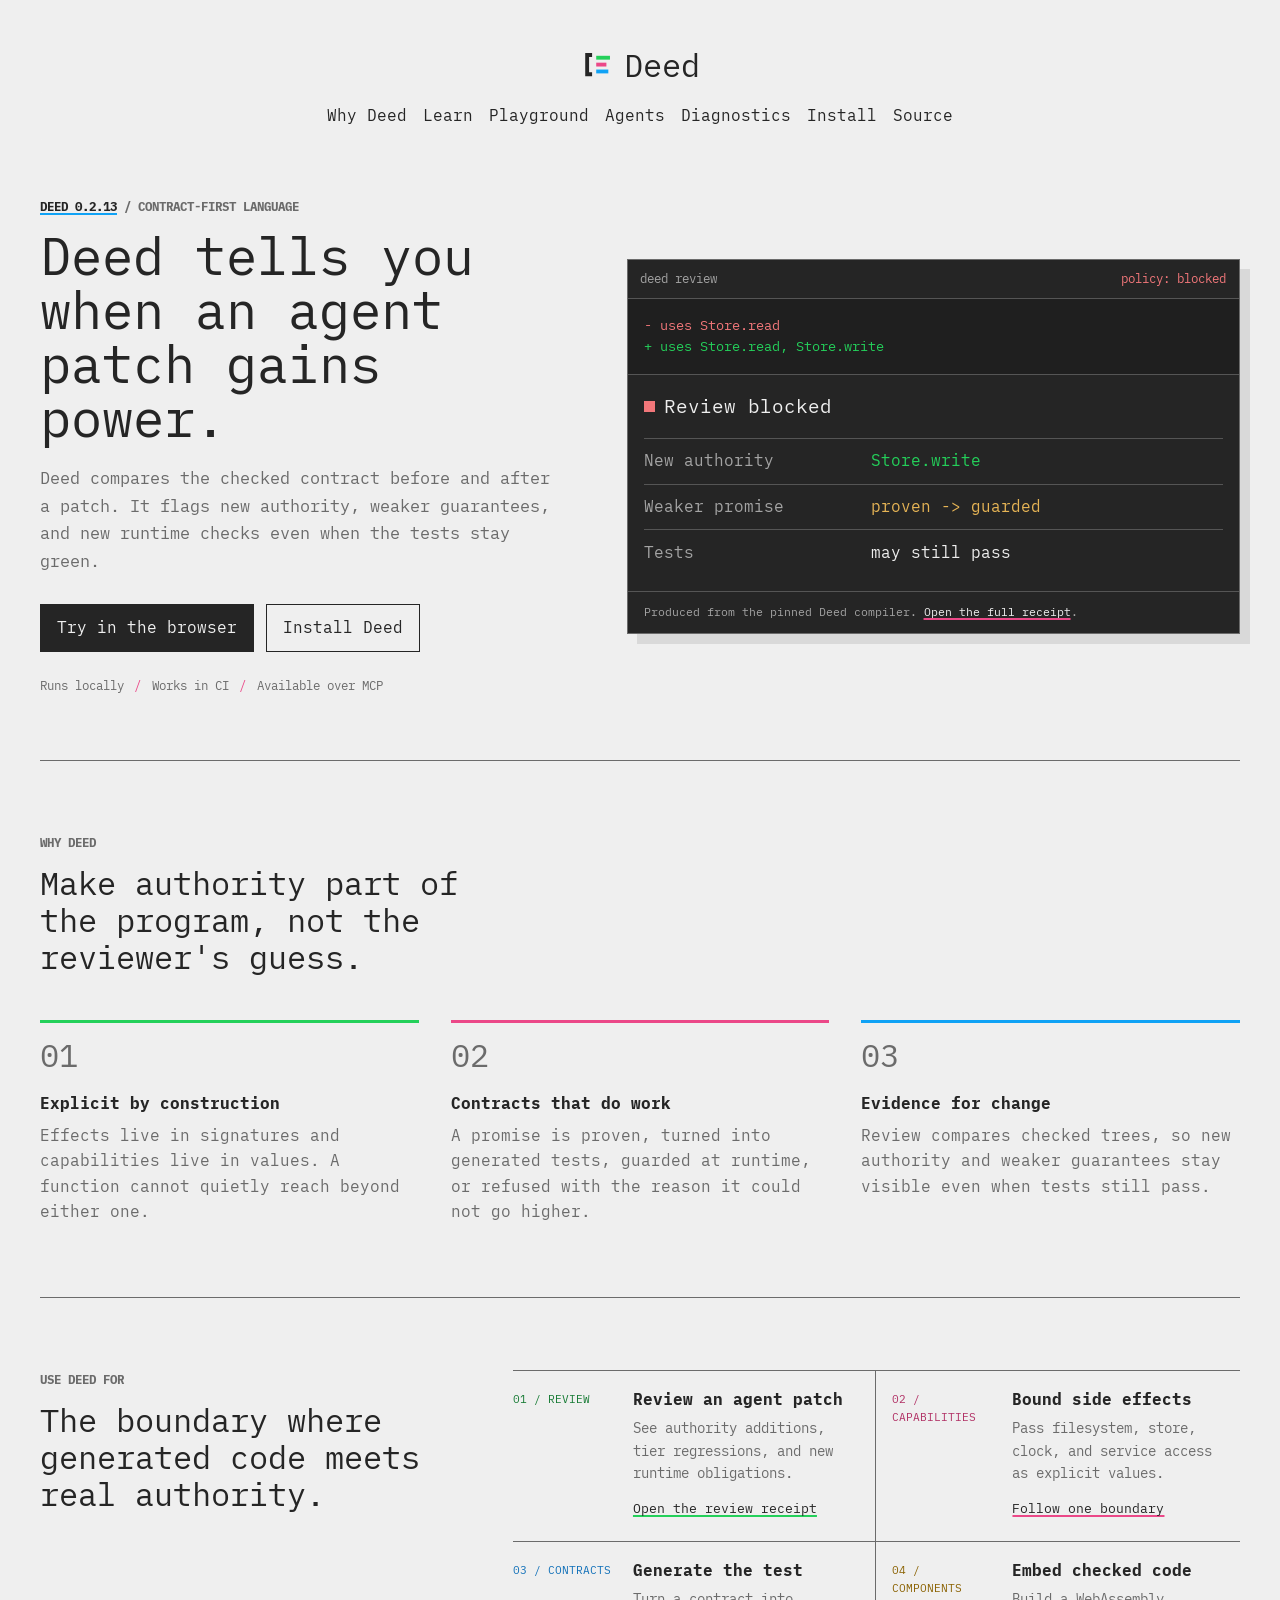
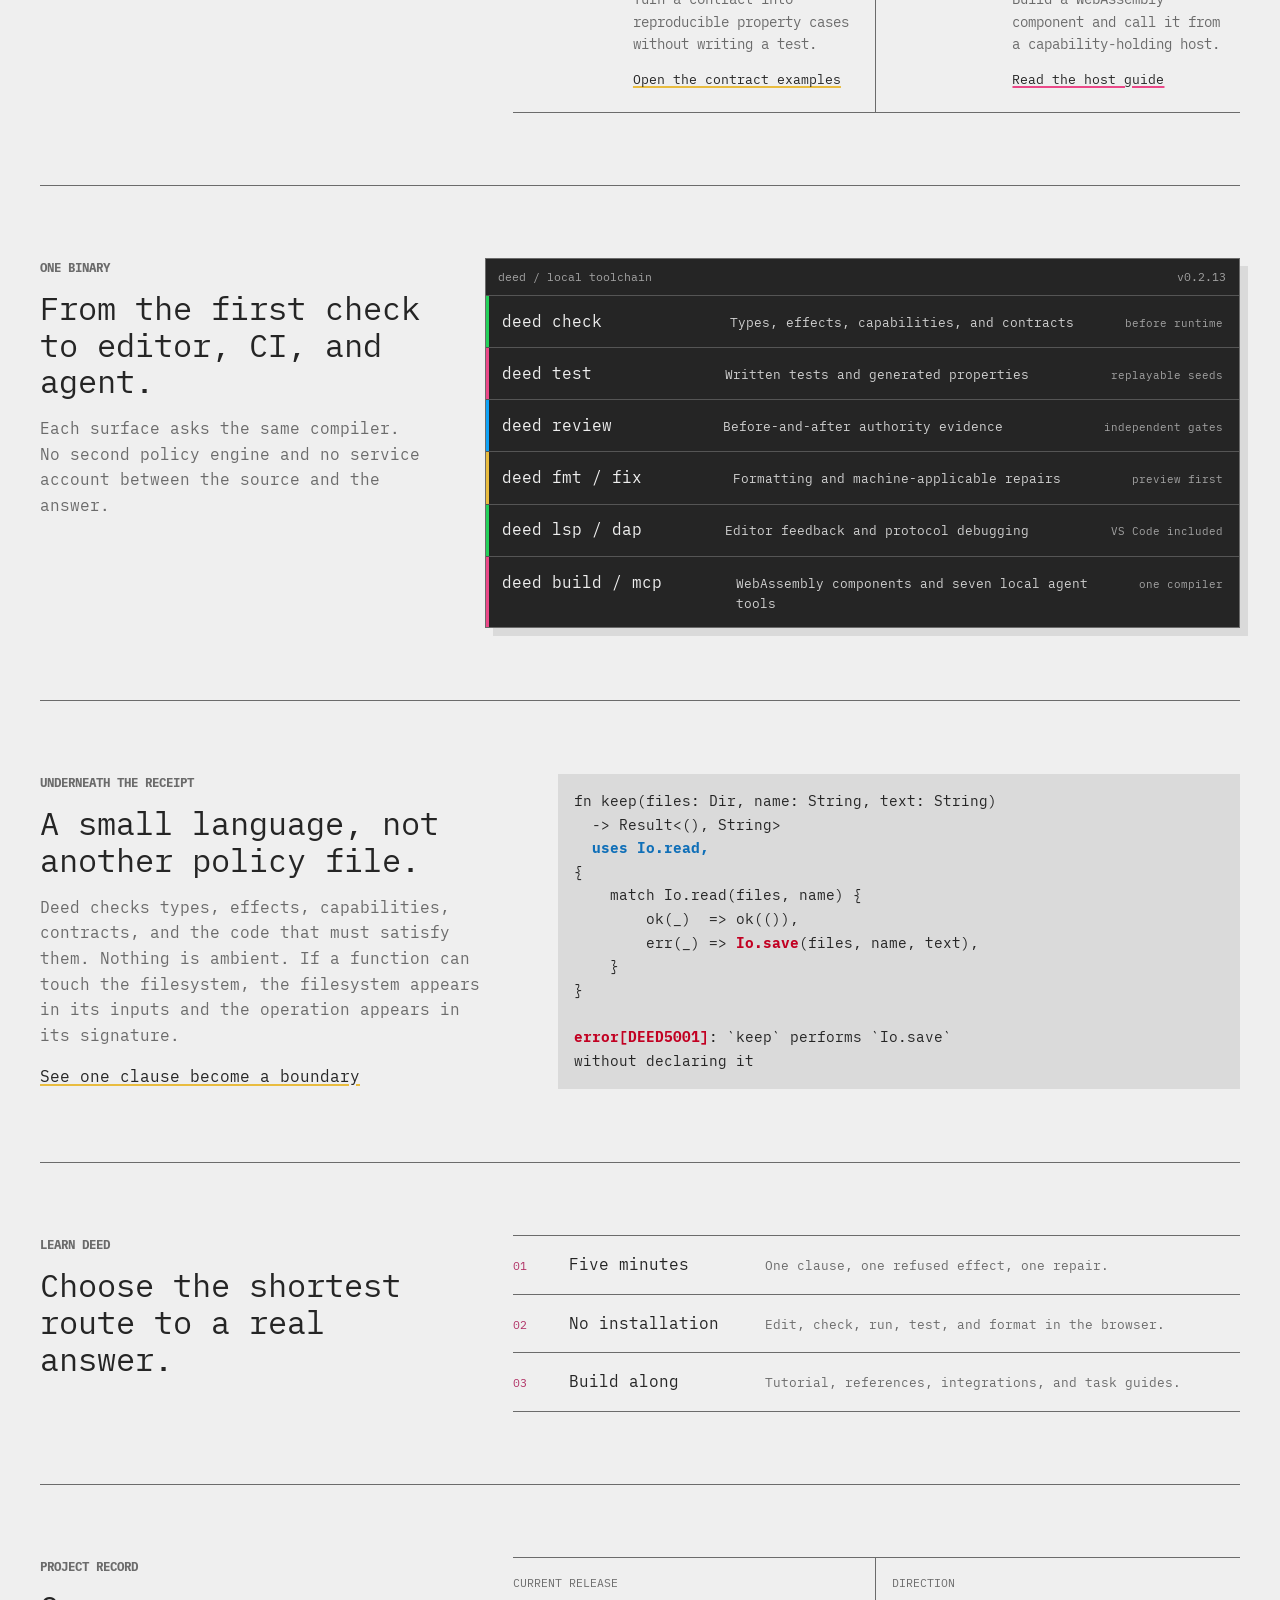
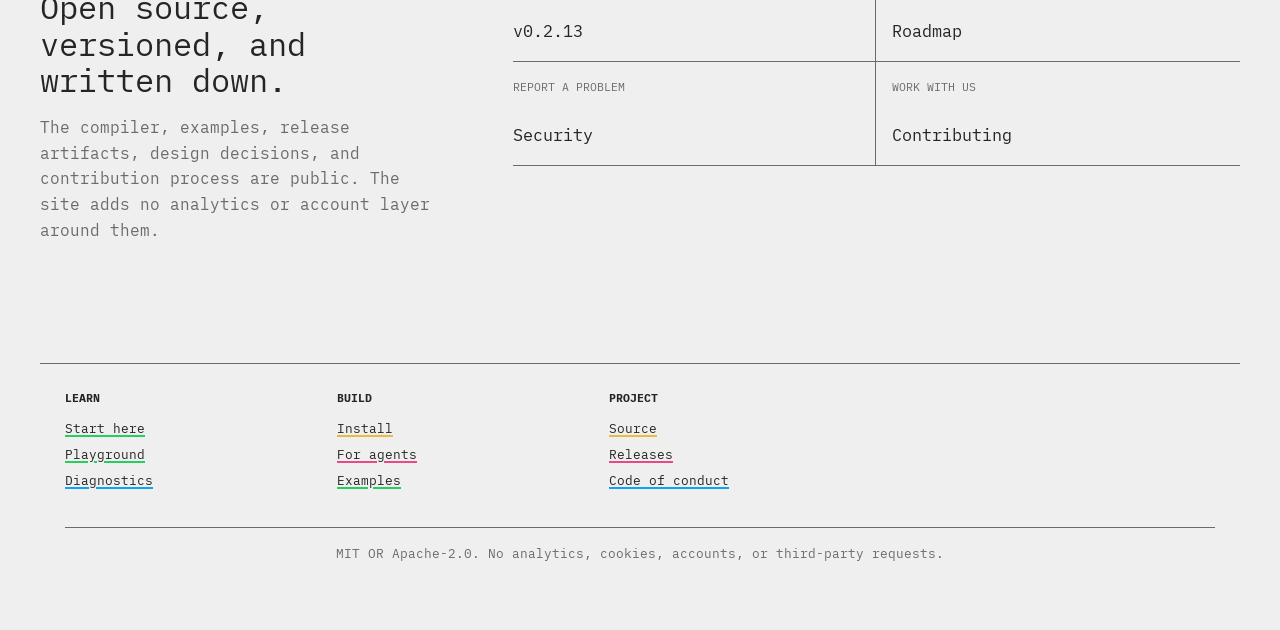
==== commit ee8d850d: "Expand the site learning and product paths" ====
--- a/index.html
+++ b/index.html
@@ -58,9 +58,10 @@
       </header>
 
       <nav class="site">
-        <a href="one-clause/">One clause</a>
+        <a href="one-clause/">Why Deed</a>
+        <a href="learn/">Learn</a>
         <a href="play/">Playground</a>
-        <a href="agents/">For agents</a>
+        <a href="agents/">Agents</a>
         <a href="errors/">Diagnostics</a>
         <a href="install/">Install</a>
         <a href="https://github.com/deed-lang/deed">Source</a>
@@ -69,7 +70,10 @@
       <main class="landing">
         <section class="hero" aria-labelledby="hero-title">
           <div class="hero-copy">
-            <p class="eyebrow">Contract-first language / local review tool</p>
+            <p class="eyebrow">
+              <a href="https://github.com/deed-lang/deed/releases/tag/v0.2.13">Deed 0.2.13</a>
+              / contract-first language
+            </p>
             <h1 id="hero-title">Deed tells you when an agent patch gains power.</h1>
             <p class="hero-lede">
               Deed compares the checked contract before and after a patch. It
@@ -77,8 +81,8 @@
               even when the tests stay green.
             </p>
             <div class="hero-actions" aria-label="Get started">
-              <a class="action primary" href="#receipt">See the receipt</a>
-              <a class="action" href="play/">Try the compiler</a>
+              <a class="action primary" href="play/">Try in the browser</a>
+              <a class="action" href="install/">Install Deed</a>
             </div>
             <ul class="proof-strip" aria-label="Product properties">
               <li>Runs locally</li>
@@ -126,65 +130,125 @@
           </div>
         </section>
 
-        <section class="landing-band signals" aria-labelledby="signals-title">
-          <p class="eyebrow">What the receipt names</p>
-          <h2 id="signals-title">Review the change tests do not name.</h2>
+        <section class="landing-band signals" aria-labelledby="why-title">
+          <p class="eyebrow">Why Deed</p>
+          <h2 id="why-title">Make authority part of the program, not the reviewer's guess.</h2>
           <div class="signal-grid">
             <article>
-              <p class="signal-mark">+</p>
-              <h3>New authority</h3>
+              <p class="signal-mark">01</p>
+              <h3>Explicit by construction</h3>
               <p>
-                A function starts writing files, calling a service, or performing
-                any effect its previous contract did not admit.
+                Effects live in signatures and capabilities live in values. A
+                function cannot quietly reach beyond either one.
               </p>
             </article>
             <article>
-              <p class="signal-mark">-</p>
-              <h3>Weaker guarantees</h3>
+              <p class="signal-mark">02</p>
+              <h3>Contracts that do work</h3>
               <p>
-                A promise that was proven at compile time now depends on a test
-                or a runtime guard.
+                A promise is proven, turned into generated tests, guarded at
+                runtime, or refused with the reason it could not go higher.
               </p>
             </article>
             <article>
-              <p class="signal-mark">?</p>
-              <h3>New uncertainty</h3>
+              <p class="signal-mark">03</p>
+              <h3>Evidence for change</h3>
               <p>
-                The patch leaves a new obligation for runtime and says why the
-                checker could not settle it earlier.
+                Review compares checked trees, so new authority and weaker
+                guarantees stay visible even when tests still pass.
               </p>
             </article>
           </div>
         </section>
 
-        <section class="landing-band workflow" aria-labelledby="workflow-title">
-          <div>
-            <p class="eyebrow">One boundary, three readers</p>
-            <h2 id="workflow-title">Write the rule once. Let code, CI, and agents read it.</h2>
-          </div>
-          <ol class="workflow-steps">
-            <li>
-              <span>01</span>
+        <section class="landing-band uses" aria-labelledby="uses-title">
+          <div>
+            <p class="eyebrow">Use Deed for</p>
+            <h2 id="uses-title">The boundary where generated code meets real authority.</h2>
+          </div>
+          <div class="use-grid">
+            <article>
+              <span class="use-index">01 / review</span>
               <div>
-                <strong>The signature states the authority.</strong>
-                <p>The body is refused if it reaches for anything wider.</p>
+                <h3>Review an agent patch</h3>
+                <p>See authority additions, tier regressions, and new runtime obligations.</p>
+                <a href="agents/">Open the review receipt</a>
               </div>
-            </li>
-            <li>
-              <span>02</span>
+            </article>
+            <article>
+              <span class="use-index">02 / capabilities</span>
               <div>
-                <strong><code>deed review</code> compares two checked trees.</strong>
-                <p>New authority and weaker tiers become structured evidence.</p>
+                <h3>Bound side effects</h3>
+                <p>Pass filesystem, store, clock, and service access as explicit values.</p>
+                <a href="one-clause/">Follow one boundary</a>
               </div>
-            </li>
-            <li>
-              <span>03</span>
+            </article>
+            <article>
+              <span class="use-index">03 / contracts</span>
               <div>
-                <strong>CI chooses what must block a merge.</strong>
-                <p>Each review signal has its own independent policy gate.</p>
+                <h3>Generate the test</h3>
+                <p>Turn a contract into reproducible property cases without writing a test.</p>
+                <a href="play/">Open the contract examples</a>
               </div>
-            </li>
-          </ol>
+            </article>
+            <article>
+              <span class="use-index">04 / components</span>
+              <div>
+                <h3>Embed checked code</h3>
+                <p>Build a WebAssembly component and call it from a capability-holding host.</p>
+                <a href="https://github.com/deed-lang/deed/blob/v0.2.13/how-to/embed-a-compiled-program.md"
+                  >Read the host guide</a
+                >
+              </div>
+            </article>
+          </div>
+        </section>
+
+        <section class="landing-band toolchain" aria-labelledby="tools-title">
+          <div class="toolchain-heading">
+            <p class="eyebrow">One binary</p>
+            <h2 id="tools-title">From the first check to editor, CI, and agent.</h2>
+            <p>
+              Each surface asks the same compiler. No second policy engine and
+              no service account between the source and the answer.
+            </p>
+          </div>
+          <div class="tool-surface" aria-label="Deed tools">
+            <div class="tool-bar">
+              <span>deed / local toolchain</span>
+              <span>v0.2.13</span>
+            </div>
+            <a class="tool-row" href="https://github.com/deed-lang/deed/blob/v0.2.13/how-to/check-a-file-or-module-set.md">
+              <code>deed check</code>
+              <span>Types, effects, capabilities, and contracts</span>
+              <small>before runtime</small>
+            </a>
+            <a class="tool-row" href="https://github.com/deed-lang/deed/blob/v0.2.13/how-to/write-and-run-tests.md">
+              <code>deed test</code>
+              <span>Written tests and generated properties</span>
+              <small>replayable seeds</small>
+            </a>
+            <a class="tool-row" href="https://github.com/deed-lang/deed/blob/v0.2.13/how-to/review-an-agent-patch-in-ci.md">
+              <code>deed review</code>
+              <span>Before-and-after authority evidence</span>
+              <small>independent gates</small>
+            </a>
+            <a class="tool-row" href="https://github.com/deed-lang/deed/blob/v0.2.13/how-to/format-code.md">
+              <code>deed fmt / fix</code>
+              <span>Formatting and machine-applicable repairs</span>
+              <small>preview first</small>
+            </a>
+            <a class="tool-row" href="https://github.com/deed-lang/deed/blob/v0.2.13/how-to/use-deed-in-an-editor.md">
+              <code>deed lsp / dap</code>
+              <span>Editor feedback and protocol debugging</span>
+              <small>VS Code included</small>
+            </a>
+            <a class="tool-row" href="agents/">
+              <code>deed build / mcp</code>
+              <span>WebAssembly components and seven local agent tools</span>
+              <small>one compiler</small>
+            </a>
+          </div>
         </section>
 
         <section class="landing-band language" aria-labelledby="language-title">
@@ -213,26 +277,82 @@
 without declaring it</code></pre>
         </section>
 
-        <nav class="next landing-next" aria-label="Where to go next">
-          <a class="card" href="install/">
-            <strong>Install Deed</strong>
-            <span>One command on Linux, macOS, or Windows.</span>
-          </a>
-          <a class="card" href="agents/">
-            <strong>Give it to an agent</strong>
-            <span>Seven local MCP tools, including the same review receipt.</span>
-          </a>
-          <a class="card" href="https://github.com/deed-lang/deed">
-            <strong>Read the source</strong>
-            <span>The compiler, design record, examples, and CI workflow.</span>
-          </a>
-        </nav>
+        <section class="landing-band learning" aria-labelledby="learning-title">
+          <div>
+            <p class="eyebrow">Learn Deed</p>
+            <h2 id="learning-title">Choose the shortest route to a real answer.</h2>
+          </div>
+          <nav class="learning-routes" aria-label="Learning routes">
+            <a href="one-clause/">
+              <span>01</span>
+              <strong>Five minutes</strong>
+              <small>One clause, one refused effect, one repair.</small>
+            </a>
+            <a href="play/">
+              <span>02</span>
+              <strong>No installation</strong>
+              <small>Edit, check, run, test, and format in the browser.</small>
+            </a>
+            <a href="learn/">
+              <span>03</span>
+              <strong>Build along</strong>
+              <small>Tutorial, references, integrations, and task guides.</small>
+            </a>
+          </nav>
+        </section>
+
+        <section class="landing-band project" aria-labelledby="project-title">
+          <div class="project-copy">
+            <p class="eyebrow">Project record</p>
+            <h2 id="project-title">Open source, versioned, and written down.</h2>
+            <p>
+              The compiler, examples, release artifacts, design decisions, and
+              contribution process are public. The site adds no analytics or
+              account layer around them.
+            </p>
+          </div>
+          <div class="project-links">
+            <a href="https://github.com/deed-lang/deed/releases/tag/v0.2.13">
+              <span>Current release</span><strong>v0.2.13</strong>
+            </a>
+            <a href="https://github.com/deed-lang/deed/blob/main/ROADMAP.md">
+              <span>Direction</span><strong>Roadmap</strong>
+            </a>
+            <a href="https://github.com/deed-lang/deed/blob/main/SECURITY.md">
+              <span>Report a problem</span><strong>Security</strong>
+            </a>
+            <a href="https://github.com/deed-lang/deed/blob/main/CONTRIBUTING.md">
+              <span>Work with us</span><strong>Contributing</strong>
+            </a>
+          </div>
+        </section>
       </main>
 
-      <footer class="site">
-        <p>
-          MIT OR Apache-2.0. This page has no analytics, no cookies and no
-          third-party requests.
+      <footer class="site landing-footer">
+        <div class="footer-grid">
+          <div>
+            <strong>Learn</strong>
+            <a href="learn/">Start here</a>
+            <a href="play/">Playground</a>
+            <a href="errors/">Diagnostics</a>
+          </div>
+          <div>
+            <strong>Build</strong>
+            <a href="install/">Install</a>
+            <a href="agents/">For agents</a>
+            <a href="https://github.com/deed-lang/deed/tree/v0.2.13/examples">Examples</a>
+          </div>
+          <div>
+            <strong>Project</strong>
+            <a href="https://github.com/deed-lang/deed">Source</a>
+            <a href="https://github.com/deed-lang/deed/releases">Releases</a>
+            <a href="https://github.com/deed-lang/deed/blob/main/CODE_OF_CONDUCT.md"
+              >Code of conduct</a
+            >
+          </div>
+        </div>
+        <p class="footer-note">
+          MIT OR Apache-2.0. No analytics, cookies, accounts, or third-party requests.
         </p>
       </footer>
     </div>
--- a/assets/style.css
+++ b/assets/style.css
@@ -556,41 +556,154 @@
   color: var(--gray);
 }
 
-.workflow {
+.uses {
   display: grid;
-  grid-template-columns: minmax(0, 0.8fr) minmax(32rem, 1.2fr);
+  grid-template-columns: minmax(0, 0.72fr) minmax(34rem, 1.28fr);
   gap: 4rem;
   align-items: start;
 }
 
-.workflow-steps {
-  margin: 0;
+.use-grid {
+  display: grid;
+  grid-template-columns: repeat(2, minmax(0, 1fr));
+  border-top: 1px solid var(--gray);
+}
+
+.use-grid article {
+  display: grid;
+  min-width: 0;
+  grid-template-columns: 6.5rem minmax(0, 1fr);
+  gap: 1rem;
+  padding: 1.25rem 1rem 1.25rem 0;
+  border-bottom: 1px solid var(--gray);
+}
+
+.use-grid article:nth-child(odd) {
+  border-right: 1px solid var(--gray);
+}
+
+.use-grid article:nth-child(even) {
+  padding-left: 1rem;
+}
+
+.use-index {
+  color: var(--gray);
+  font-size: 0.7rem;
+  text-transform: uppercase;
+}
+
+.use-grid article:nth-child(4n + 1) .use-index {
+  color: var(--syntax-number);
+}
+
+.use-grid article:nth-child(4n + 2) .use-index {
+  color: var(--syntax-string);
+}
+
+.use-grid article:nth-child(4n + 3) .use-index {
+  color: var(--syntax-keyword);
+}
+
+.use-grid article:nth-child(4n + 4) .use-index {
+  color: var(--warning);
+}
+
+.use-grid h3 {
+  margin: 0 0 0.55rem;
+  color: var(--black);
+  font-size: 1rem;
+}
+
+.use-grid p {
+  margin: 0 0 0.65rem;
+  color: var(--gray);
+  font-size: 0.88rem;
+}
+
+.use-grid a {
+  font-size: 0.82rem;
+}
+
+.toolchain {
+  display: grid;
+  grid-template-columns: minmax(0, 0.67fr) minmax(36rem, 1.33fr);
+  gap: 4rem;
+  align-items: start;
+}
+
+.toolchain-heading > p:last-child {
+  max-width: 48ch;
+  color: var(--gray);
+}
+
+.tool-surface {
+  min-width: 0;
+  border: 1px solid var(--gray);
+  background: var(--console);
+  box-shadow: 8px 8px 0 var(--moretransblack);
+}
+
+.tool-bar {
+  display: flex;
+  justify-content: space-between;
+  gap: 1rem;
+  padding: 0.55rem 0.8rem;
+  border-bottom: 1px solid #555;
+  color: #a4a4a4;
+  font-size: 0.72rem;
+}
+
+.tool-row {
+  display: grid;
+  grid-template-columns: minmax(10rem, 0.72fr) minmax(0, 1.28fr) auto;
+  gap: 1rem;
+  align-items: baseline;
+  padding: 0.8rem 1rem;
+  border-bottom: 1px solid #555;
+  color: #efefef;
+  text-decoration: none;
+}
+
+.tool-row:last-child {
+  border-bottom: 0;
+}
+
+.tool-row:nth-of-type(4n + 1) {
+  box-shadow: inset 3px 0 #24d05a;
+}
+
+.tool-row:nth-of-type(4n + 2) {
+  box-shadow: inset 3px 0 #eb4888;
+}
+
+.tool-row:nth-of-type(4n + 3) {
+  box-shadow: inset 3px 0 #10a2f5;
+}
+
+.tool-row:nth-of-type(4n + 4) {
+  box-shadow: inset 3px 0 #e9bc3f;
+}
+
+.tool-row:hover {
+  background: #ffffff0d;
+}
+
+.tool-row code {
   padding: 0;
-  list-style: none;
-}
-
-.workflow-steps li {
-  display: grid;
-  grid-template-columns: 2.5rem minmax(0, 1fr);
-  gap: 1rem;
-  padding: 1rem 0;
-  border-top: 1px solid var(--gray);
-}
-
-.workflow-steps li > span {
-  color: var(--syntax-string);
+  background: none;
+  color: #efefef;
+  font-weight: 400;
+}
+
+.tool-row > span {
+  color: #d0d0d0;
   font-size: 0.8rem;
 }
 
-.workflow-steps strong {
-  display: block;
-  font-weight: 400;
-}
-
-.workflow-steps p {
-  margin: 0.35rem 0 0;
-  color: var(--gray);
-  font-size: 0.9rem;
+.tool-row small {
+  color: #a4a4a4;
+  font-size: 0.68rem;
+  white-space: nowrap;
 }
 
 .language {
@@ -609,23 +722,321 @@
   min-width: 0;
 }
 
-.landing-next {
+.learning,
+.project {
+  display: grid;
+  grid-template-columns: minmax(0, 0.72fr) minmax(34rem, 1.28fr);
+  gap: 4rem;
+  align-items: start;
+}
+
+.learning-routes {
+  border-top: 1px solid var(--gray);
+}
+
+.learning-routes a {
+  display: grid;
+  grid-template-columns: 2.5rem minmax(9rem, 0.55fr) minmax(0, 1.45fr);
+  gap: 1rem;
+  align-items: baseline;
+  padding: 1rem 0;
+  border-bottom: 1px solid var(--gray);
+  color: var(--black);
+  text-decoration: none;
+}
+
+.learning-routes a:hover strong {
+  text-decoration: underline;
+  text-decoration-color: var(--pink);
+  text-decoration-thickness: 0.25ex;
+  text-underline-offset: 0.3ex;
+}
+
+.learning-routes span {
+  color: var(--syntax-string);
+  font-size: 0.72rem;
+}
+
+.learning-routes strong {
+  font-weight: 400;
+}
+
+.learning-routes small {
+  color: var(--gray);
+  font-size: 0.8rem;
+}
+
+.project-copy > p:last-child {
+  max-width: 52ch;
+  color: var(--gray);
+}
+
+.project-links {
+  display: grid;
+  grid-template-columns: repeat(2, minmax(0, 1fr));
+  border-top: 1px solid var(--gray);
+}
+
+.project-links a {
+  display: flex;
+  min-width: 0;
+  min-height: 6.5rem;
+  flex-direction: column;
+  justify-content: space-between;
+  padding: 1rem;
+  border-bottom: 1px solid var(--gray);
+  color: var(--black);
+  text-decoration: none;
+}
+
+.project-links a:nth-child(odd) {
+  padding-left: 0;
+  border-right: 1px solid var(--gray);
+}
+
+.project-links a:hover strong {
+  text-decoration: underline;
+  text-decoration-color: var(--green);
+  text-decoration-thickness: 0.25ex;
+  text-underline-offset: 0.3ex;
+}
+
+.project-links span {
+  color: var(--gray);
+  font-size: 0.72rem;
+  text-transform: uppercase;
+}
+
+.project-links strong {
+  font-size: 1.05rem;
+  font-weight: 400;
+}
+
+.landing-footer {
+  margin-top: 0;
+  padding: 2.75rem 0 1rem;
+  border-top: 1px solid var(--gray);
+  text-align: left;
+}
+
+.footer-grid {
+  display: grid;
+  max-width: 48rem;
+  grid-template-columns: repeat(3, minmax(0, 1fr));
+  gap: 3rem;
+}
+
+.footer-grid > div {
+  display: flex;
+  min-width: 0;
+  flex-direction: column;
+  align-items: flex-start;
+  gap: 0.35rem;
+}
+
+.footer-grid strong {
+  margin-bottom: 0.35rem;
+  font-size: 0.72rem;
+  text-transform: uppercase;
+}
+
+.footer-grid a {
+  font-size: 0.8rem;
+}
+
+.landing-footer .footer-note {
+  margin: 2.25rem 0 0;
+  padding-top: 1rem;
+  border-top: 1px solid var(--gray);
+}
+
+/* Learn */
+
+.learn-page .wrap {
+  max-width: 80rem;
+  margin: 0 auto;
+}
+
+.learn .eyebrow {
+  margin: 0 0 0.75rem;
+  color: var(--gray);
+  font-size: 0.78rem;
+  font-weight: 700;
+  text-transform: uppercase;
+}
+
+.learn > section {
+  padding: 4rem 0;
+  border-top: 1px solid var(--gray);
+}
+
+.learn > section:first-of-type {
+  margin-top: 3rem;
+}
+
+.learn section h2 {
+  max-width: 25ch;
+  margin: 0;
+  color: var(--black);
+  font-size: 2rem;
+  line-height: 1.15;
+}
+
+.learn-route-grid {
   display: grid;
   grid-template-columns: repeat(3, minmax(0, 1fr));
   gap: 2rem;
-  padding: 1rem 0 2rem;
+  margin-top: 2.75rem;
+}
+
+.learn-route-grid article {
+  min-width: 0;
+  padding-top: 1rem;
+  border-top: 3px solid var(--green);
+}
+
+.learn-route-grid article:nth-child(2) {
+  border-top-color: var(--pink);
+}
+
+.learn-route-grid article:nth-child(3) {
+  border-top-color: var(--blue);
+}
+
+.learn-route-grid article > span {
+  color: var(--gray);
+  font-size: 0.72rem;
+  text-transform: uppercase;
+}
+
+.learn-route-grid h3 {
+  margin: 1.25rem 0 0.65rem;
+  color: var(--black);
+  font-size: 1.05rem;
+}
+
+.learn-route-grid p {
+  min-height: 6.5rem;
+  margin: 0 0 1rem;
+  color: var(--gray);
+}
+
+.learn-library {
+  display: grid;
+  grid-template-columns: minmax(0, 0.72fr) minmax(38rem, 1.28fr);
+  gap: 4rem;
+  align-items: start;
+}
+
+.resource-groups {
   border-top: 1px solid var(--gray);
 }
 
-.landing-next .card {
-  min-width: 0;
+.resource-groups > section {
+  display: grid;
+  grid-template-columns: 8.5rem minmax(0, 1fr);
+  gap: 0 1.5rem;
+  padding: 1rem 0;
+  border-bottom: 1px solid var(--gray);
+}
+
+.resource-groups h3 {
+  grid-row: 1 / 4;
+  margin: 0.15rem 0 0;
+  color: var(--gray);
+  font-size: 0.75rem;
+  text-transform: uppercase;
+}
+
+.resource-groups a {
+  display: grid;
+  grid-template-columns: minmax(9rem, 0.7fr) minmax(0, 1.3fr);
+  gap: 1rem;
+  padding: 0.55rem 0;
+  color: var(--black);
+  text-decoration: none;
+}
+
+.resource-groups a:hover strong {
+  text-decoration: underline;
+  text-decoration-color: var(--blue);
+  text-decoration-thickness: 0.25ex;
+  text-underline-offset: 0.3ex;
+}
+
+.resource-groups strong {
+  font-weight: 400;
+}
+
+.resource-groups span {
+  color: var(--gray);
+  font-size: 0.82rem;
+}
+
+.learn-help {
+  display: grid;
+  grid-template-columns: minmax(0, 0.8fr) minmax(28rem, 1.2fr);
+  gap: 4rem;
+  align-items: start;
+}
+
+.learn-help > p {
   margin: 0;
+  color: var(--gray);
+}
+
+@media (max-width: 62rem) {
+  .learn-library,
+  .learn-help {
+    grid-template-columns: 1fr;
+    gap: 2.5rem;
+  }
+}
+
+@media (max-width: 42rem) {
+  .learn > section {
+    padding: 3.25rem 0;
+  }
+
+  .learn > section:first-of-type {
+    margin-top: 2rem;
+  }
+
+  .learn section h2 {
+    font-size: 1.6rem;
+  }
+
+  .learn-route-grid {
+    grid-template-columns: 1fr;
+    gap: 2.25rem;
+  }
+
+  .learn-route-grid p {
+    min-height: 0;
+  }
+
+  .resource-groups > section {
+    grid-template-columns: 1fr;
+  }
+
+  .resource-groups h3 {
+    grid-row: auto;
+    margin-bottom: 0.75rem;
+  }
+
+  .resource-groups a {
+    grid-template-columns: 1fr;
+    gap: 0.15rem;
+  }
 }
 
 @media (max-width: 56rem) {
   .hero,
-  .workflow,
-  .language {
+  .uses,
+  .toolchain,
+  .language,
+  .learning,
+  .project {
     grid-template-columns: 1fr;
     gap: 2.5rem;
   }
@@ -767,7 +1178,8 @@
   }
 
   .signal-grid,
-  .landing-next {
+  .use-grid,
+  .project-links {
     grid-template-columns: 1fr;
   }
 
@@ -779,8 +1191,56 @@
     margin-bottom: 0.75rem;
   }
 
-  .workflow,
-  .language {
+  .use-grid article {
+    grid-template-columns: 5.5rem minmax(0, 1fr);
+    padding-right: 0;
+  }
+
+  .use-grid article:nth-child(odd) {
+    border-right: 0;
+  }
+
+  .use-grid article:nth-child(even) {
+    padding-left: 0;
+  }
+
+  .tool-row {
+    grid-template-columns: minmax(0, 1fr) auto;
+    gap: 0.25rem 1rem;
+  }
+
+  .tool-row > span {
+    grid-column: 1 / -1;
+    grid-row: 2;
+  }
+
+  .learning-routes a {
+    grid-template-columns: 2rem minmax(0, 1fr);
+    gap: 0.2rem 0.75rem;
+  }
+
+  .learning-routes small {
+    grid-column: 2;
+  }
+
+  .project-links a,
+  .project-links a:nth-child(odd) {
+    min-height: 5.5rem;
+    padding-right: 0;
+    padding-left: 0;
+    border-right: 0;
+  }
+
+  .footer-grid {
+    grid-template-columns: 1fr;
+    gap: 1.5rem;
+  }
+
+  .uses,
+  .toolchain,
+  .language,
+  .learning,
+  .project {
     gap: 2rem;
   }
 }
@@ -997,6 +1457,65 @@
    longest of the three, and the face is monospaced, so `ch` is exact. */
 #share {
   min-width: calc(19ch + 1.6rem + 2px);
+}
+
+#example-action {
+  min-width: calc(16ch + 1.6rem + 2px);
+}
+
+@media (max-width: 42rem) {
+  body.fits header.site h1 {
+    font-size: 1.55rem;
+  }
+
+  body.fits header.site h2,
+  body.fits main > h1,
+  body.fits main > .lede {
+    display: none;
+  }
+
+  body.fits nav.site {
+    margin-bottom: 0.5rem;
+  }
+
+  body.fits .status {
+    margin-bottom: 0.5rem;
+  }
+
+  body.fits .controls {
+    display: grid;
+    gap: 0.5rem;
+    width: 100%;
+    min-width: 0;
+  }
+
+  body.fits .picker {
+    display: grid;
+    grid-template-columns: auto minmax(0, 1fr);
+    width: 100%;
+    min-width: 0;
+    justify-content: stretch;
+  }
+
+  body.fits .picker select {
+    width: 100%;
+    min-width: 0;
+    max-width: 100%;
+  }
+
+  body.fits .verbs {
+    display: grid;
+    grid-template-columns: repeat(2, minmax(0, 1fr));
+    width: 100%;
+    min-width: 0;
+  }
+
+  body.fits .verbs button,
+  body.fits #share,
+  body.fits #example-action {
+    width: 100%;
+    min-width: 0;
+  }
 }
 
 button:hover:not(:disabled),
@@ -1459,6 +1978,190 @@
 
 /* Install */
 
+.install-page .wrap {
+  max-width: 80rem;
+  margin: 0 auto;
+}
+
+.download-picker {
+  margin: 2rem auto 3rem;
+}
+
+.download-picker > h2 {
+  margin-top: 0;
+}
+
+.download-intro,
+.download-note {
+  max-width: 72ch;
+  margin-right: auto;
+  margin-left: auto;
+  color: var(--gray);
+  text-align: center;
+}
+
+.download-grid {
+  display: grid;
+  grid-template-columns: repeat(3, minmax(0, 1fr));
+  gap: 1rem;
+  margin: 1.75rem 0 1.25rem;
+}
+
+.download-card {
+  display: flex;
+  min-width: 0;
+  min-height: 13rem;
+  flex-direction: column;
+  padding: 1.2rem;
+  border: 1px solid var(--gray);
+  border-top: 4px solid var(--blue);
+  background: var(--moretransblack);
+  color: var(--black);
+  text-decoration: none;
+  transition:
+    transform 0.16s ease,
+    box-shadow 0.16s ease;
+}
+
+.download-card:nth-child(2) {
+  border-top-color: var(--pink);
+}
+
+.download-card:nth-child(3) {
+  border-top-color: var(--yellow);
+}
+
+.download-card:hover {
+  transform: translateY(-2px);
+  box-shadow: 4px 4px 0 var(--moretransblack);
+}
+
+.platform-logo {
+  width: 3rem;
+  height: 3rem;
+  margin-bottom: 1.25rem;
+  object-fit: contain;
+  object-position: left center;
+}
+
+.download-copy {
+  display: block;
+}
+
+.download-copy strong {
+  display: block;
+  margin-bottom: 0.2rem;
+  font-size: 1.15rem;
+  font-weight: 400;
+}
+
+.download-copy > span {
+  color: var(--gray);
+  font-size: 0.8rem;
+}
+
+.download-action {
+  display: flex;
+  align-items: center;
+  gap: 0.45rem;
+  margin-top: auto;
+  padding-top: 1rem;
+  border-top: 1px solid var(--gray);
+  font-size: 0.82rem;
+}
+
+.download-action small {
+  margin-left: auto;
+  color: var(--gray);
+  font-size: 0.7rem;
+}
+
+.download-icon {
+  width: 1rem;
+  height: 1rem;
+  flex: 0 0 auto;
+  fill: none;
+  stroke: currentColor;
+  stroke-width: 2;
+  stroke-linecap: round;
+  stroke-linejoin: round;
+}
+
+@media (max-width: 52rem) {
+  .download-grid {
+    grid-template-columns: 1fr;
+  }
+
+  .download-card {
+    display: grid;
+    min-height: 0;
+    grid-template-columns: 3rem minmax(0, 1fr) auto;
+    gap: 1rem;
+    align-items: center;
+  }
+
+  .platform-logo {
+    margin: 0;
+  }
+
+  .download-action {
+    margin: 0;
+    padding: 0 0 0 1rem;
+    border-top: 0;
+    border-left: 1px solid var(--gray);
+  }
+}
+
+@media (max-width: 34rem) {
+  .install-page header.site h2 {
+    display: none;
+  }
+
+  .download-card {
+    grid-template-columns: 2.5rem minmax(0, 1fr);
+  }
+
+  .platform-logo {
+    width: 2.5rem;
+    height: 2.5rem;
+  }
+
+  .download-action {
+    grid-column: 1 / -1;
+    margin-top: 0.75rem;
+    padding: 0.75rem 0 0;
+    border-top: 1px solid var(--gray);
+    border-left: 0;
+  }
+}
+
+@media (max-width: 34rem) and (max-height: 40rem) {
+  .install-page nav.site {
+    margin-bottom: 0.5rem;
+  }
+
+  .install-page .lede {
+    margin-bottom: 0.75rem;
+    font-size: 0.82rem;
+  }
+
+  .download-picker {
+    margin-top: 0.75rem;
+  }
+
+  .download-picker > h2 {
+    font-size: 1.05rem;
+  }
+
+  .download-intro {
+    display: none;
+  }
+
+  .download-grid {
+    margin-top: 1rem;
+  }
+}
+
 main h2 {
   font-size: 1.2rem;
   margin: 2.5rem 0 0.75rem;
@@ -1488,6 +2191,14 @@
   color: var(--gray);
   font-weight: 600;
   font-size: 0.9rem;
+}
+
+@media (max-width: 42rem) {
+  table.files {
+    display: block;
+    max-width: 100%;
+    overflow-x: auto;
+  }
 }
 
 /* The four accents were only doing the link underlines. They cycle through
@@ -1623,7 +2334,14 @@
   }
 
   body .landing-band h2,
-  body .signal-grid h3 {
+  body .signal-grid h3,
+  body .use-grid h3,
+  body .learn section h2,
+  body .learn-route-grid h3 {
+    color: var(--white);
+  }
+
+  body .resource-groups a {
     color: var(--white);
   }
 
@@ -1637,6 +2355,15 @@
     color: var(--black);
   }
 
+  body .download-card {
+    background: var(--moretranswhite);
+    color: var(--white);
+  }
+
+  body .platform-logo.monochrome {
+    filter: invert(1);
+  }
+
   .editor {
     background: var(--black);
   }
